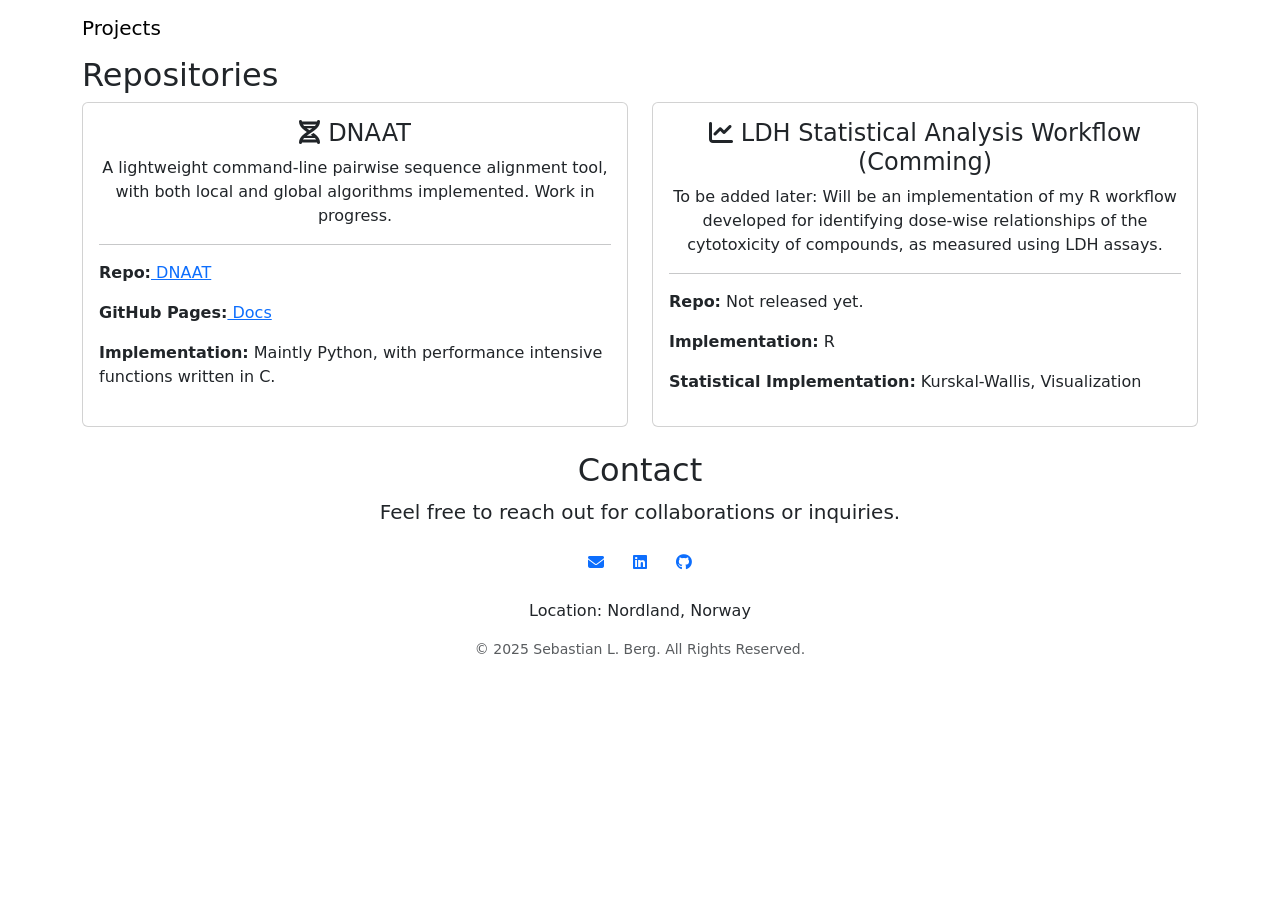
==== projects.html @ 261d6c75 "Split CSS elements into a separate file" ====
<!DOCTYPE html>
<html lang="en">
<head>
    <meta charset="UTF-8">
    <meta name="viewport" content="width=device-width, initial-scale=1.0">
    <title>Sebastian L. Berg | Genomics & Bioinformatics</title>
    <meta name="description" content="Portfolio of Sebastian L. Berg, M.Sc. in Biosciences and Genomics. Showcasing research in population genomics, bioinformatics skills, and professional experience.">

    <link href="https://cdn.jsdelivr.net/npm/bootstrap@5.3.3/dist/css/bootstrap.min.css" rel="stylesheet">
    
    <link rel="stylesheet" href="https://cdnjs.cloudflare.com/ajax/libs/font-awesome/6.5.1/css/all.min.css">
    
    <link rel="preconnect" href="https://fonts.googleapis.com">
    <link rel="preconnect" href="https://fonts.gstatic.com" crossorigin>
    <link href="https://fonts.googleapis.com/css2?family=Roboto:wght@400;700&family=Georgia:wght@400;700&display=swap" rel="stylesheet">

    <link rel="stylesheet2" type="text/css" href="styles.css">
</head>
<body>

    <nav class="navbar navbar-expand-lg navbar-light sticky-top">
        <div class="container">
            <a class="navbar-brand" href="#">Projects</a>
            <button class="navbar-toggler" type="button" data-bs-toggle="collapse" data-bs-target="#navbarNav" aria-controls="navbarNav" aria-expanded="false" aria-label="Toggle navigation">
                <span class="navbar-toggler-icon"></span>
            </button>
            <div class="collapse navbar-collapse" id="navbarNav">
                <ul class="navbar-nav ms-auto">
                </ul>
            </div>
        </div>
    </nav>

    <section id="skills">
        <div class="container">
            <h2 class="section-title">Repositories</h2>
            <div class="row">
                <div class="col-lg-6 mb-4 d-flex align-items-stretch">
                    <div class="card skill-card w-100">
                        <div class="card-body">
                            <h4 class="card-title text-center"><i class="fas fa-dna me-2"></i>DNAAT</h4>
                            <p class="text-center">
                              A lightweight command-line pairwise sequence alignment tool, with both local and global algorithms implemented. Work in progress.
                            </p>
                            <hr>
                            <p><strong>Repo:</strong><a href="https://github.com/no1berg/DNAAT"> DNAAT</a></p>
                            <p><strong>GitHub Pages:</strong><a href="https://no1berg.github.io/dnaat/"> Docs</a></p>
                            <p><strong>Implementation:</strong> Maintly Python, with performance intensive functions written in C.</p>
                        </div>
                    </div>
                </div>

                <div class="col-lg-6 mb-4 d-flex align-items-stretch">
                    <div class="card skill-card w-100">
                        <div class="card-body">
                            <h4 class="card-title text-center"><i class="fas fa-chart-line me-2"></i>LDH Statistical Analysis Workflow (Comming)</h4>
                             <p class="text-center">
                                To be added later: Will be an implementation of my R workflow developed for identifying dose-wise relationships of the cytotoxicity of compounds, as measured using LDH assays.
                            </p>
                            <hr>
                            <p><strong>Repo:</strong> Not released yet.</p>
                            <p><strong>Implementation:</strong> R</p>
                            <p><strong>Statistical Implementation:</strong> Kurskal-Wallis, Visualization</p>
                        </div>
                    </div>
                </div>
            </div>
        </div>
    </section>


    <footer id="contact" class="text-center">
        <div class="container">
            <h2>Contact</h2>
            <p class="lead">Feel free to reach out for collaborations or inquiries.</p>
            <div class="mt-4 social-icons">
                <a href="mailto:nolsebastian@gmail.com" class="me-4"><i class="fas fa-envelope"></i></a>
                <a href="https://www.linkedin.com/in/berg-sebastian/" class="me-4"><i class="fab fa-linkedin"></i></a>
                <a href="https://github.com/no1berg" class=""><i class="fab fa-github"></i></a>
            </div>
            <div class="mt-4">
                <p>Location: Nordland, Norway</p>
                <p class="text-muted small">&copy; 2025 Sebastian L. Berg. All Rights Reserved.</p>
            </div>
        </div>
    </footer>

    <div class="modal fade" id="fig5Modal" tabindex="-1" aria-labelledby="fig5ModalLabel" aria-hidden="true">
      <div class="modal-dialog modal-xl">
        <div class="modal-content">
           <div class="modal-header">
                <h5 class="modal-title" id="fig5ModalLabel">Fig. 5: PCA and DAPC</h5>
                <button type="button" class="btn-close" data-bs-dismiss="modal" aria-label="Close"></button>
            </div>
          <div class="modal-body text-center">
            <img src="assets/figure5.png" class="img-fluid" alt="Enlarged view of PCA and DAPC of C. hyperboreus">
          </div>
        </div>
      </div>
    </div>
    
    <div class="modal fade" id="fig9Modal" tabindex="-1" aria-labelledby="fig9ModalLabel" aria-hidden="true">
      <div class="modal-dialog modal-xl">
        <div class="modal-content">
           <div class="modal-header">
                <h5 class="modal-title" id="fig9ModalLabel">Fig. 9: Site Frequency Spectrum</h5>
                <button type="button" class="btn-close" data-bs-dismiss="modal" aria-label="Close"></button>
            </div>
          <div class="modal-body text-center">
            <img src="assets/figure9.png" class="img-fluid" alt="Enlarged view of the Site Frequency Spectrum of C. hyperboreus">
          </div>
        </div>
      </div>
    </div>
    
    <div class="modal fade" id="fig8Modal" tabindex="-1" aria-labelledby="fig8ModalLabel" aria-hidden="true">
      <div class="modal-dialog modal-xl">
        <div class="modal-content">
           <div class="modal-header">
                <h5 class="modal-title" id="fig8ModalLabel">Fig. 8: Pairwise Fst Heatmap</h5>
                <button type="button" class="btn-close" data-bs-dismiss="modal" aria-label="Close"></button>
            </div>
          <div class="modal-body text-center">
            <img src="assets/figure8.png" class="img-fluid" alt="Enlarged view of the Pairwise Fst heatmap">
          </div>
        </div>
      </div>
    </div>

    <script src="https://cdn.jsdelivr.net/npm/bootstrap@5.3.3/dist/js/bootstrap.bundle.min.js"></script>
</body>
</html>
---- styles.css ----
:root {
            --primary-color: #003366;
            /* Deep blue for a professional, scientific feel */
            --secondary-color: #4A90E2;
            /* A brighter blue for accents and links */
            --background-color: #fdfdfd;
            /* A slightly softer white */
            --light-gray: #f0f2f5;
            --text-color: #333;
            --heading-font: 'Georgia', 'Times New Roman', serif;
            --body-font: 'Roboto', 'Segoe UI', -apple-system, BlinkMacSystemFont, sans-serif;
        }

        body {
            font-family: var(--body-font);
            color: var(--text-color);
            background-color: var(--background-color);
            scroll-behavior: smooth;
            line-height: 1.7;
        }

        h1,
        h2,
        h3,
        h4,
        h5,
        h6 {
            font-family: var(--heading-font);
            font-weight: 700;
            color: var(--primary-color);
        }

        .navbar {
            background-color: rgba(255, 255, 255, 0.85);
            backdrop-filter: blur(12px);
            box-shadow: 0 2px 8px rgba(0, 0, 0, 0.07);
            transition: background-color 0.3s ease;
        }

        .navbar-brand {
            font-family: var(--heading-font);
            font-weight: bold;
            color: var(--primary-color) !important;
        }

        .nav-link {
            transition: color 0.3s ease;
        }

        .nav-link:hover,
        .nav-link.active {
            color: var(--secondary-color) !important;
        }

        /* --- Hero Section --- */
        .hero-section {
            background: var(--background-color);
            padding: 100px 0;
            min-height: 90vh;
            display: flex;
            align-items: center;
        }

        .profile-img {
            width: 280px;
            height: 280px;
            object-fit: cover;
            border-radius: 50%;
            border: 5px solid var(--light-gray);
            box-shadow: 0 10px 30px rgba(0, 51, 102, 0.15);
            transition: transform 0.3s ease, box-shadow 0.3s ease;
        }

        .profile-img:hover {
            transform: scale(1.05);
            box-shadow: 0 15px 40px rgba(74, 144, 226, 0.2);
        }

        .hero-section .display-4 {
            font-size: 3.5rem;
            font-weight: 700;
        }

        .lead {
            font-size: 1.5rem;
            color: var(--secondary-color);
            font-family: var(--heading-font);
            font-weight: 400;
        }

        .btn-primary {
            background-color: var(--primary-color);
            border-color: var(--primary-color);
            padding: 12px 25px;
            transition: all 0.3s ease;
        }

        .btn-primary:hover {
            background-color: #002244;
            /* Darker shade */
            border-color: #002244;
            transform: translateY(-2px);
        }

        .btn-outline-secondary {
            border-color: var(--secondary-color);
            color: var(--secondary-color);
            padding: 12px 25px;
            transition: all 0.3s ease;
        }

        .btn-outline-secondary:hover {
            background-color: var(--secondary-color);
            color: white;
            transform: translateY(-2px);
        }


        /* --- Section Styling --- */
        section {
            padding: 80px 0;
        }

        #research,
        #education {
            background-color: var(--light-gray);
        }

        .section-title {
            padding-bottom: 3rem;
            text-align: center;
            position: relative;
        }

        .section-title::after {
            content: '';
            position: absolute;
            bottom: 2.5rem;
            left: 50%;
            transform: translateX(-50%);
            width: 60px;
            height: 3px;
            background-color: var(--secondary-color);
        }

        /* --- Research Section --- */
        .research-card {
            background: #fff;
            border: none;
            border-radius: 10px;
            box-shadow: 0 4px 20px rgba(0, 0, 0, 0.05);
            padding: 2.5rem;
        }

        .research-figure {
            max-width: 100%;
            border-radius: 8px;
            border: 1px solid #dee2e6;
            transition: transform 0.3s ease;
            cursor: pointer;
        }

        .research-figure:hover {
            transform: scale(1.03);
        }

        /* --- Skills Section --- */
        .skill-card {
            border: none;
            border-radius: 10px;
            box-shadow: 0 4px 20px rgba(0, 0, 0, 0.05);
            transition: transform 0.3s ease, box-shadow 0.3s ease;
            background-color: #fff;
        }

        .skill-card:hover {
            transform: translateY(-5px);
            box-shadow: 0 8px 30px rgba(0, 0, 0, 0.08);
        }

        .skill-card .card-title i {
            color: var(--secondary-color);
        }

        /* --- Education & Experience Section --- */
        .timeline {
            list-style: none;
            padding: 0;
            position: relative;
        }

        .timeline:before {
            content: '';
            position: absolute;
            top: 0;
            bottom: 0;
            left: 12px;
            width: 2px;
            background: #dee2e6;
            margin-left: -1.5px;
        }

        .timeline-item {
            margin-bottom: 30px;
            position: relative;
            padding-left: 45px;
        }

        .timeline-icon {
            position: absolute;
            left: 0;
            top: 0;
            width: 25px;
            height: 25px;
            border-radius: 50%;
            background: var(--secondary-color);
            color: white;
            display: flex;
            align-items: center;
            justify-content: center;
            font-size: 14px;
            border: 2px solid var(--light-gray);
        }

        .award-icon {
            color: #ffc107;
        }

        /* --- Footer --- */
        footer {
            background: var(--primary-color);
            color: #e9ecef;
            padding: 60px 0;
        }

        footer h2 {
            color: white;
        }

        footer a {
            color: #adb5bd;
            text-decoration: none;
            transition: color 0.3s ease;
        }

        footer a:hover {
            color: white;
        }

        .social-icons a {
            font-size: 1.8rem;
            transition: transform 0.3s ease;
            display: inline-block;
        }

        .social-icons a:hover {
            transform: translateY(-3px);
            color: white;
        }
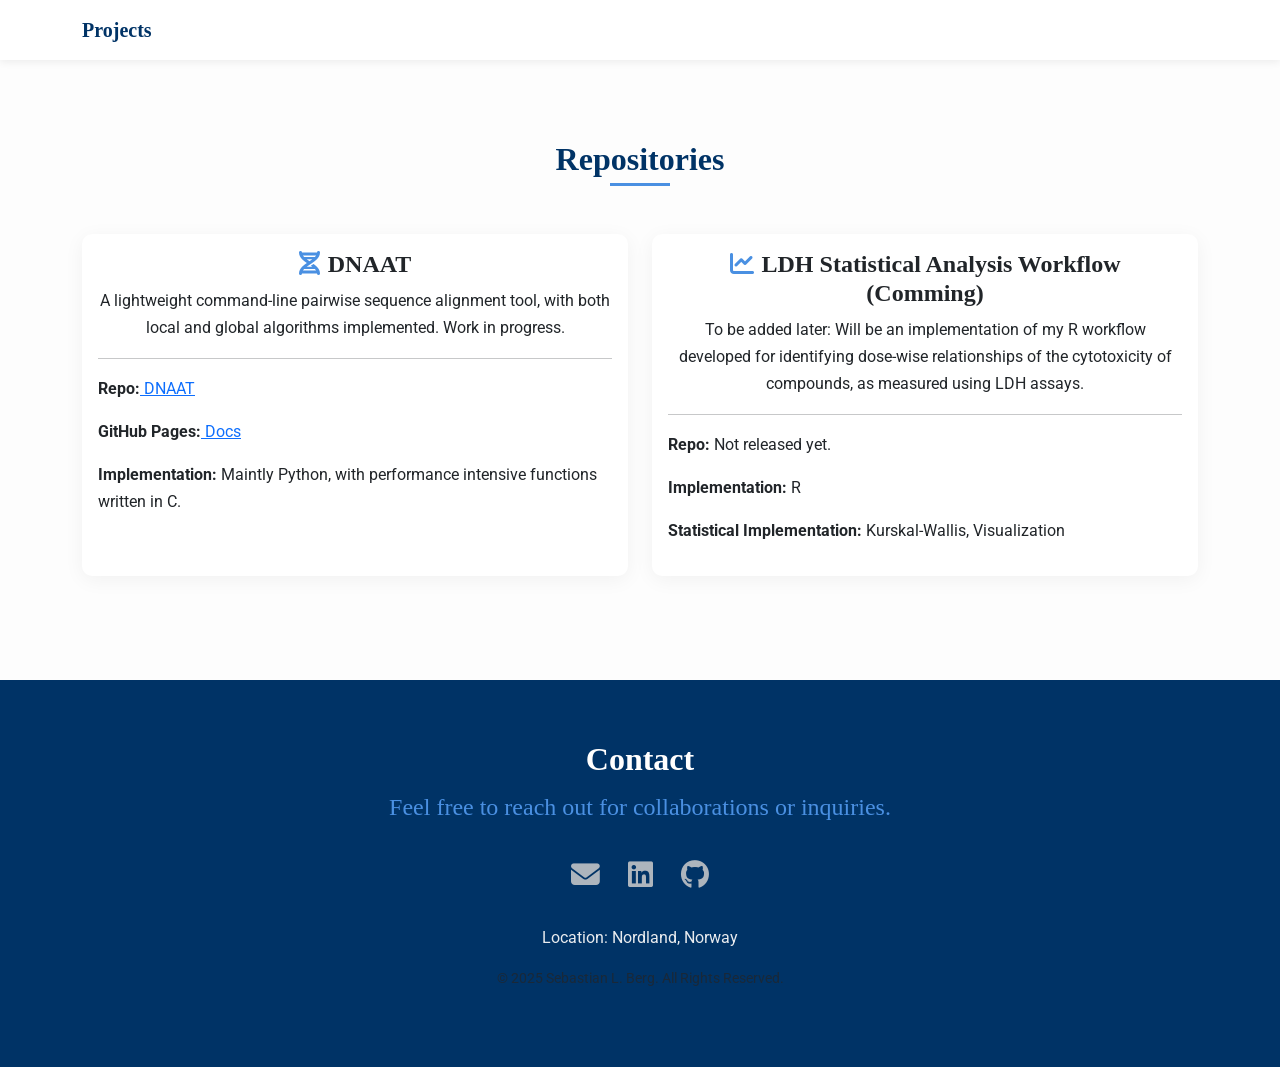
==== commit 287f202b: "Added stylesheet" ====
--- a/projects.html
+++ b/projects.html
@@ -14,7 +14,7 @@
     <link rel="preconnect" href="https://fonts.gstatic.com" crossorigin>
     <link href="https://fonts.googleapis.com/css2?family=Roboto:wght@400;700&family=Georgia:wght@400;700&display=swap" rel="stylesheet">
 
-    <link rel="stylesheet2" type="text/css" href="styles.css">
+    <link rel="stylesheet" type="text/css" href="styles.css">
 </head>
 <body>
 
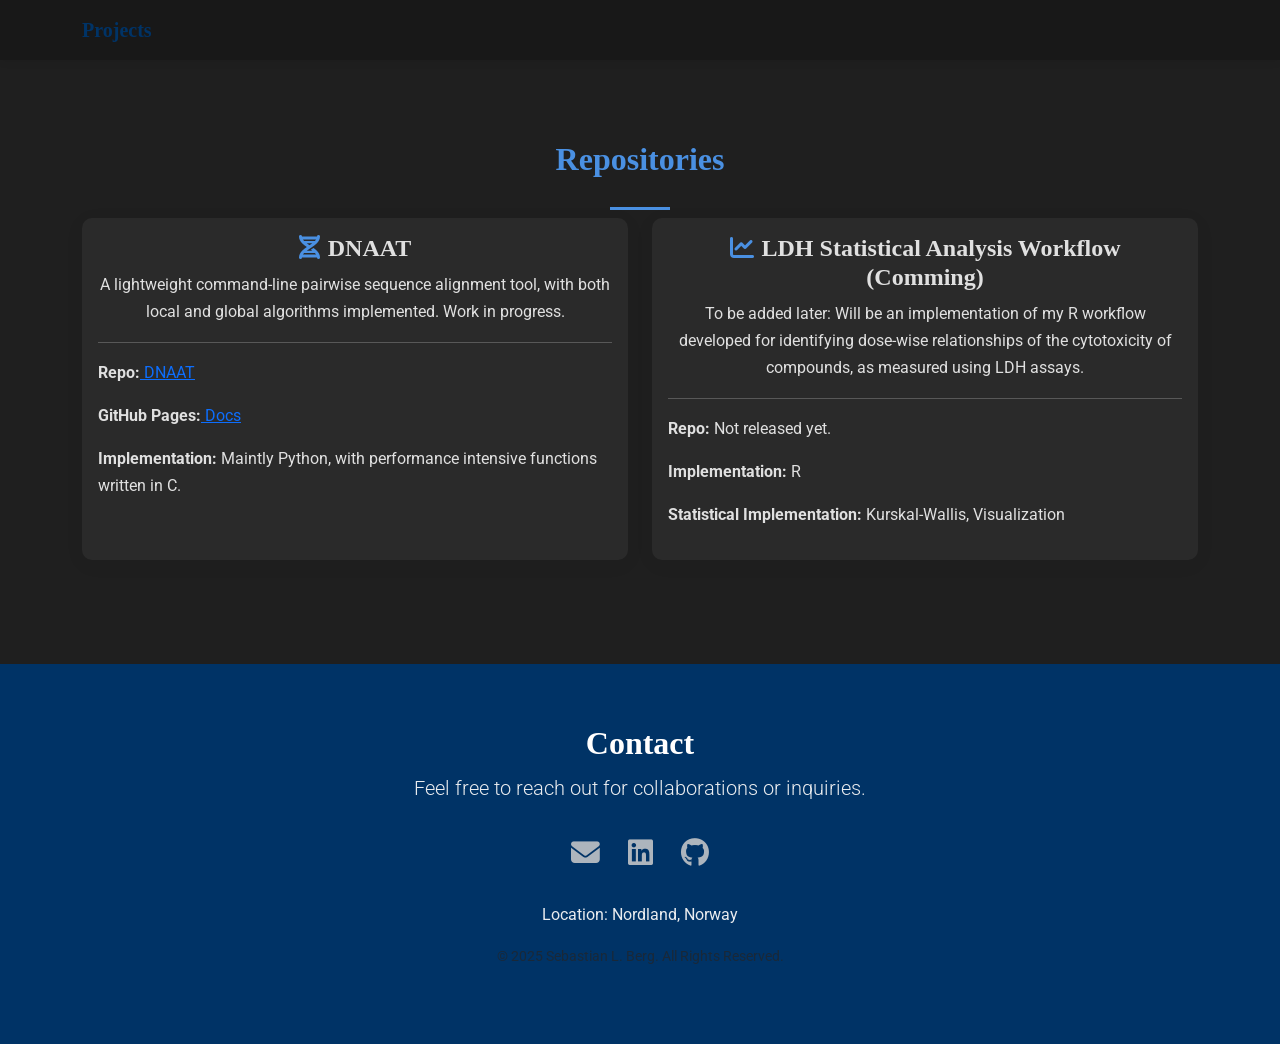
==== commit 490204a8: "Color and structure updated." ====
--- a/projects.html
+++ b/projects.html
@@ -85,48 +85,6 @@
         </div>
     </footer>
 
-    <div class="modal fade" id="fig5Modal" tabindex="-1" aria-labelledby="fig5ModalLabel" aria-hidden="true">
-      <div class="modal-dialog modal-xl">
-        <div class="modal-content">
-           <div class="modal-header">
-                <h5 class="modal-title" id="fig5ModalLabel">Fig. 5: PCA and DAPC</h5>
-                <button type="button" class="btn-close" data-bs-dismiss="modal" aria-label="Close"></button>
-            </div>
-          <div class="modal-body text-center">
-            <img src="assets/figure5.png" class="img-fluid" alt="Enlarged view of PCA and DAPC of C. hyperboreus">
-          </div>
-        </div>
-      </div>
-    </div>
-    
-    <div class="modal fade" id="fig9Modal" tabindex="-1" aria-labelledby="fig9ModalLabel" aria-hidden="true">
-      <div class="modal-dialog modal-xl">
-        <div class="modal-content">
-           <div class="modal-header">
-                <h5 class="modal-title" id="fig9ModalLabel">Fig. 9: Site Frequency Spectrum</h5>
-                <button type="button" class="btn-close" data-bs-dismiss="modal" aria-label="Close"></button>
-            </div>
-          <div class="modal-body text-center">
-            <img src="assets/figure9.png" class="img-fluid" alt="Enlarged view of the Site Frequency Spectrum of C. hyperboreus">
-          </div>
-        </div>
-      </div>
-    </div>
-    
-    <div class="modal fade" id="fig8Modal" tabindex="-1" aria-labelledby="fig8ModalLabel" aria-hidden="true">
-      <div class="modal-dialog modal-xl">
-        <div class="modal-content">
-           <div class="modal-header">
-                <h5 class="modal-title" id="fig8ModalLabel">Fig. 8: Pairwise Fst Heatmap</h5>
-                <button type="button" class="btn-close" data-bs-dismiss="modal" aria-label="Close"></button>
-            </div>
-          <div class="modal-body text-center">
-            <img src="assets/figure8.png" class="img-fluid" alt="Enlarged view of the Pairwise Fst heatmap">
-          </div>
-        </div>
-      </div>
-    </div>
-
     <script src="https://cdn.jsdelivr.net/npm/bootstrap@5.3.3/dist/js/bootstrap.bundle.min.js"></script>
 </body>
 </html>
--- a/styles.css
+++ b/styles.css
@@ -1,259 +1,122 @@
-        :root {
-            --primary-color: #003366;
-            /* Deep blue for a professional, scientific feel */
-            --secondary-color: #4A90E2;
-            /* A brighter blue for accents and links */
-            --background-color: #fdfdfd;
-            /* A slightly softer white */
-            --light-gray: #f0f2f5;
-            --text-color: #333;
-            --heading-font: 'Georgia', 'Times New Roman', serif;
-            --body-font: 'Roboto', 'Segoe UI', -apple-system, BlinkMacSystemFont, sans-serif;
-        }
 
-        body {
-            font-family: var(--body-font);
-            color: var(--text-color);
-            background-color: var(--background-color);
-            scroll-behavior: smooth;
-            line-height: 1.7;
-        }
+:root {
+    --primary-color: #003366;
+    --secondary-color: #4A90E2;
+    --background-color: #1f1f1f;
+    --light-gray: #2a2a2a;
+    --text-color: #e0e0e0;
+    --heading-font: 'Georgia', 'Times New Roman', serif;
+    --body-font: 'Roboto', 'Segoe UI', -apple-system, BlinkMacSystemFont, sans-serif;
+}
 
-        h1,
-        h2,
-        h3,
-        h4,
-        h5,
-        h6 {
-            font-family: var(--heading-font);
-            font-weight: 700;
-            color: var(--primary-color);
-        }
+body {
+    font-family: var(--body-font);
+    color: var(--text-color);
+    background-color: var(--background-color);
+    scroll-behavior: smooth;
+    line-height: 1.7;
+}
 
-        .navbar {
-            background-color: rgba(255, 255, 255, 0.85);
-            backdrop-filter: blur(12px);
-            box-shadow: 0 2px 8px rgba(0, 0, 0, 0.07);
-            transition: background-color 0.3s ease;
-        }
+/* Headings */
+h1, h2, h3, h4, h5, h6 {
+    font-family: var(--heading-font);
+    font-weight: 700;
+    color: var(--primary-color);
+}
 
-        .navbar-brand {
-            font-family: var(--heading-font);
-            font-weight: bold;
-            color: var(--primary-color) !important;
-        }
+/* Navbar */
+.navbar {
+    background-color: rgba(24, 24, 24, 0.85);
+    backdrop-filter: blur(12px);
+    box-shadow: 0 2px 8px rgba(0, 0, 0, 0.07);
+    transition: background-color 0.3s ease;
+}
 
-        .nav-link {
-            transition: color 0.3s ease;
-        }
+.navbar-brand {
+    font-family: var(--heading-font);
+    font-weight: bold;
+    color: var(--primary-color) !important;
+}
 
-        .nav-link:hover,
-        .nav-link.active {
-            color: var(--secondary-color) !important;
-        }
+.nav-link {
+    transition: color 0.3s ease;
+}
 
-        /* --- Hero Section --- */
-        .hero-section {
-            background: var(--background-color);
-            padding: 100px 0;
-            min-height: 90vh;
-            display: flex;
-            align-items: center;
-        }
+.nav-link:hover,
+.nav-link.active {
+    color: var(--secondary-color) !important;
+}
 
-        .profile-img {
-            width: 280px;
-            height: 280px;
-            object-fit: cover;
-            border-radius: 50%;
-            border: 5px solid var(--light-gray);
-            box-shadow: 0 10px 30px rgba(0, 51, 102, 0.15);
-            transition: transform 0.3s ease, box-shadow 0.3s ease;
-        }
+/* Section Styling */
+section {
+    padding: 80px 0;
+}
 
-        .profile-img:hover {
-            transform: scale(1.05);
-            box-shadow: 0 15px 40px rgba(74, 144, 226, 0.2);
-        }
+.section-title {
+    padding-bottom: 2rem;
+    text-align: center;
+    position: relative;
+    color: var(--secondary-color);
+}
 
-        .hero-section .display-4 {
-            font-size: 3.5rem;
-            font-weight: 700;
-        }
+.section-title::after {
+    content: '';
+    position: absolute;
+    bottom: 0;
+    left: 50%;
+    transform: translateX(-50%);
+    width: 60px;
+    height: 3px;
+    background-color: var(--secondary-color);
+}
 
-        .lead {
-            font-size: 1.5rem;
-            color: var(--secondary-color);
-            font-family: var(--heading-font);
-            font-weight: 400;
-        }
+/* Skill Cards */
+.skill-card {
+    background-color: var(--light-gray);
+    border: none;
+    border-radius: 10px;
+    box-shadow: 0 4px 20px rgba(0, 0, 0, 0.05);
+    transition: transform 0.3s ease, box-shadow 0.3s ease;
+    color: var(--text-color);
+}
 
-        .btn-primary {
-            background-color: var(--primary-color);
-            border-color: var(--primary-color);
-            padding: 12px 25px;
-            transition: all 0.3s ease;
-        }
+.skill-card:hover {
+    transform: translateY(-5px);
+    box-shadow: 0 8px 30px rgba(0, 0, 0, 0.08);
+}
 
-        .btn-primary:hover {
-            background-color: #002244;
-            /* Darker shade */
-            border-color: #002244;
-            transform: translateY(-2px);
-        }
+.skill-card .card-title i {
+    color: var(--secondary-color);
+}
 
-        .btn-outline-secondary {
-            border-color: var(--secondary-color);
-            color: var(--secondary-color);
-            padding: 12px 25px;
-            transition: all 0.3s ease;
-        }
+/* Footer */
+footer {
+    background: var(--primary-color);
+    color: #e9ecef;
+    padding: 60px 0;
+}
 
-        .btn-outline-secondary:hover {
-            background-color: var(--secondary-color);
-            color: white;
-            transform: translateY(-2px);
-        }
+footer h2 {
+    color: white;
+}
 
+footer a {
+    color: #adb5bd;
+    text-decoration: none;
+    transition: color 0.3s ease;
+}
 
-        /* --- Section Styling --- */
-        section {
-            padding: 80px 0;
-        }
+footer a:hover {
+    color: white;
+}
 
-        #research,
-        #education {
-            background-color: var(--light-gray);
-        }
+.social-icons a {
+    font-size: 1.8rem;
+    transition: transform 0.3s ease;
+    display: inline-block;
+}
 
-        .section-title {
-            padding-bottom: 3rem;
-            text-align: center;
-            position: relative;
-        }
-
-        .section-title::after {
-            content: '';
-            position: absolute;
-            bottom: 2.5rem;
-            left: 50%;
-            transform: translateX(-50%);
-            width: 60px;
-            height: 3px;
-            background-color: var(--secondary-color);
-        }
-
-        /* --- Research Section --- */
-        .research-card {
-            background: #fff;
-            border: none;
-            border-radius: 10px;
-            box-shadow: 0 4px 20px rgba(0, 0, 0, 0.05);
-            padding: 2.5rem;
-        }
-
-        .research-figure {
-            max-width: 100%;
-            border-radius: 8px;
-            border: 1px solid #dee2e6;
-            transition: transform 0.3s ease;
-            cursor: pointer;
-        }
-
-        .research-figure:hover {
-            transform: scale(1.03);
-        }
-
-        /* --- Skills Section --- */
-        .skill-card {
-            border: none;
-            border-radius: 10px;
-            box-shadow: 0 4px 20px rgba(0, 0, 0, 0.05);
-            transition: transform 0.3s ease, box-shadow 0.3s ease;
-            background-color: #fff;
-        }
-
-        .skill-card:hover {
-            transform: translateY(-5px);
-            box-shadow: 0 8px 30px rgba(0, 0, 0, 0.08);
-        }
-
-        .skill-card .card-title i {
-            color: var(--secondary-color);
-        }
-
-        /* --- Education & Experience Section --- */
-        .timeline {
-            list-style: none;
-            padding: 0;
-            position: relative;
-        }
-
-        .timeline:before {
-            content: '';
-            position: absolute;
-            top: 0;
-            bottom: 0;
-            left: 12px;
-            width: 2px;
-            background: #dee2e6;
-            margin-left: -1.5px;
-        }
-
-        .timeline-item {
-            margin-bottom: 30px;
-            position: relative;
-            padding-left: 45px;
-        }
-
-        .timeline-icon {
-            position: absolute;
-            left: 0;
-            top: 0;
-            width: 25px;
-            height: 25px;
-            border-radius: 50%;
-            background: var(--secondary-color);
-            color: white;
-            display: flex;
-            align-items: center;
-            justify-content: center;
-            font-size: 14px;
-            border: 2px solid var(--light-gray);
-        }
-
-        .award-icon {
-            color: #ffc107;
-        }
-
-        /* --- Footer --- */
-        footer {
-            background: var(--primary-color);
-            color: #e9ecef;
-            padding: 60px 0;
-        }
-
-        footer h2 {
-            color: white;
-        }
-
-        footer a {
-            color: #adb5bd;
-            text-decoration: none;
-            transition: color 0.3s ease;
-        }
-
-        footer a:hover {
-            color: white;
-        }
-
-        .social-icons a {
-            font-size: 1.8rem;
-            transition: transform 0.3s ease;
-            display: inline-block;
-        }
-
-        .social-icons a:hover {
-            transform: translateY(-3px);
-            color: white;
-        }+.social-icons a:hover {
+    transform: translateY(-3px);
+    color: white;
+}
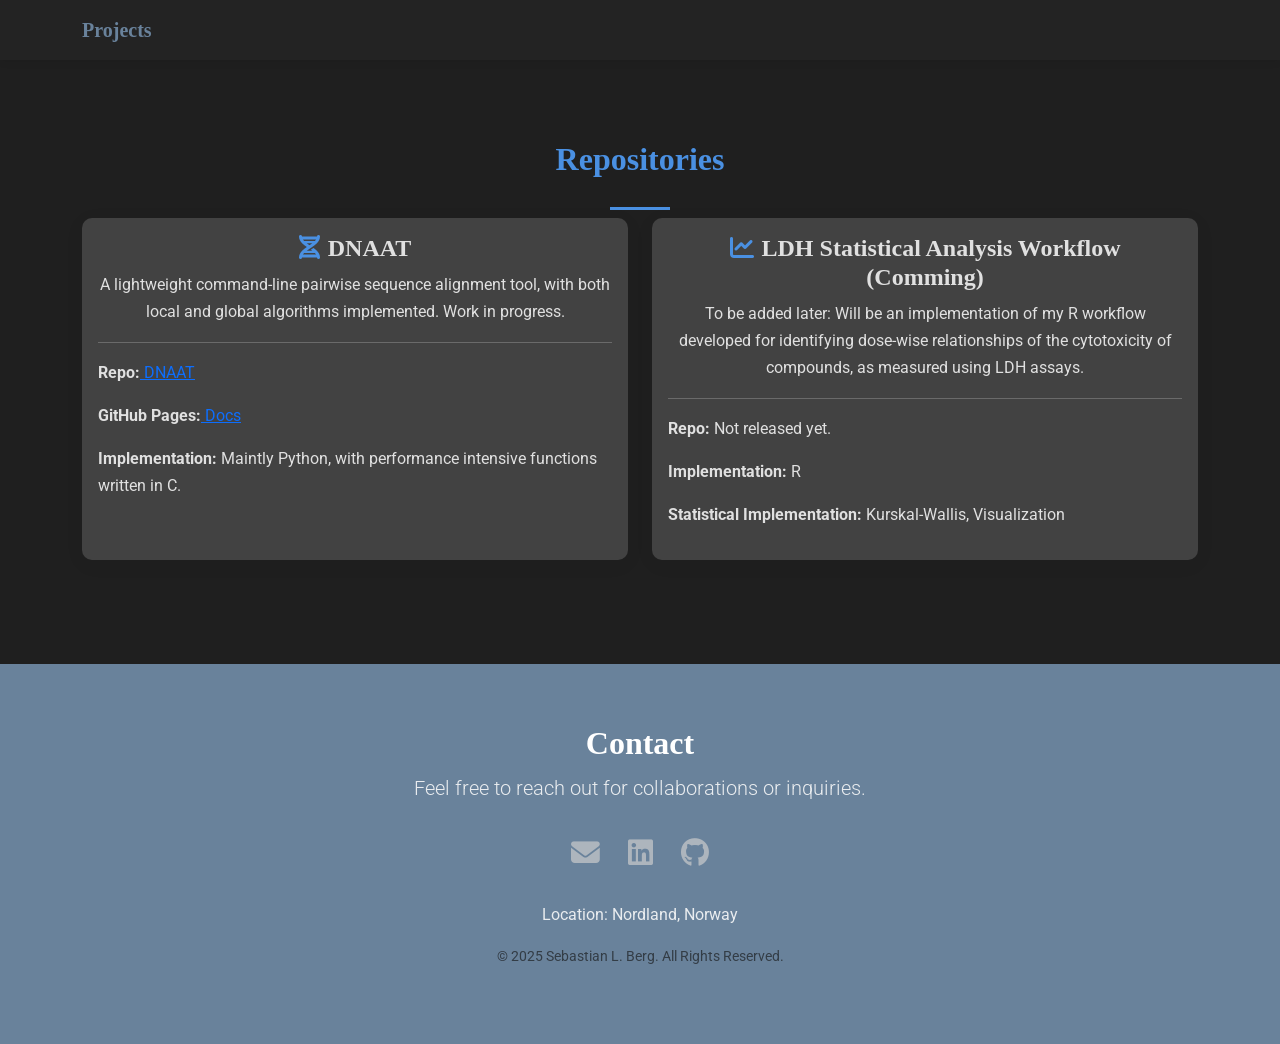
==== commit 3dab9a84: "Modify the footer so that it stays at bottom" ====
--- a/projects.html
+++ b/projects.html
@@ -1,27 +1,32 @@
 <!DOCTYPE html>
 <html lang="en">
+
 <head>
     <meta charset="UTF-8">
     <meta name="viewport" content="width=device-width, initial-scale=1.0">
     <title>Sebastian L. Berg | Genomics & Bioinformatics</title>
-    <meta name="description" content="Portfolio of Sebastian L. Berg, M.Sc. in Biosciences and Genomics. Showcasing research in population genomics, bioinformatics skills, and professional experience.">
+    <meta name="description"
+        content="Portfolio of Sebastian L. Berg, M.Sc. in Biosciences and Genomics. Showcasing research in population genomics, bioinformatics skills, and professional experience.">
 
     <link href="https://cdn.jsdelivr.net/npm/bootstrap@5.3.3/dist/css/bootstrap.min.css" rel="stylesheet">
-    
+
     <link rel="stylesheet" href="https://cdnjs.cloudflare.com/ajax/libs/font-awesome/6.5.1/css/all.min.css">
-    
+
     <link rel="preconnect" href="https://fonts.googleapis.com">
     <link rel="preconnect" href="https://fonts.gstatic.com" crossorigin>
-    <link href="https://fonts.googleapis.com/css2?family=Roboto:wght@400;700&family=Georgia:wght@400;700&display=swap" rel="stylesheet">
+    <link href="https://fonts.googleapis.com/css2?family=Roboto:wght@400;700&family=Georgia:wght@400;700&display=swap"
+        rel="stylesheet">
 
     <link rel="stylesheet" type="text/css" href="styles.css">
 </head>
+
 <body>
 
     <nav class="navbar navbar-expand-lg navbar-light sticky-top">
         <div class="container">
             <a class="navbar-brand" href="#">Projects</a>
-            <button class="navbar-toggler" type="button" data-bs-toggle="collapse" data-bs-target="#navbarNav" aria-controls="navbarNav" aria-expanded="false" aria-label="Toggle navigation">
+            <button class="navbar-toggler" type="button" data-bs-toggle="collapse" data-bs-target="#navbarNav"
+                aria-controls="navbarNav" aria-expanded="false" aria-label="Toggle navigation">
                 <span class="navbar-toggler-icon"></span>
             </button>
             <div class="collapse navbar-collapse" id="navbarNav">
@@ -30,45 +35,51 @@
             </div>
         </div>
     </nav>
-
-    <section id="skills">
-        <div class="container">
-            <h2 class="section-title">Repositories</h2>
-            <div class="row">
-                <div class="col-lg-6 mb-4 d-flex align-items-stretch">
-                    <div class="card skill-card w-100">
-                        <div class="card-body">
-                            <h4 class="card-title text-center"><i class="fas fa-dna me-2"></i>DNAAT</h4>
-                            <p class="text-center">
-                              A lightweight command-line pairwise sequence alignment tool, with both local and global algorithms implemented. Work in progress.
-                            </p>
-                            <hr>
-                            <p><strong>Repo:</strong><a href="https://github.com/no1berg/DNAAT"> DNAAT</a></p>
-                            <p><strong>GitHub Pages:</strong><a href="https://no1berg.github.io/dnaat/"> Docs</a></p>
-                            <p><strong>Implementation:</strong> Maintly Python, with performance intensive functions written in C.</p>
+    <main>
+        <section id="skills">
+            <div class="container">
+                <h2 class="section-title">Repositories</h2>
+                <div class="row">
+                    <div class="col-lg-6 mb-4 d-flex align-items-stretch">
+                        <div class="card skill-card w-100">
+                            <div class="card-body">
+                                <h4 class="card-title text-center"><i class="fas fa-dna me-2"></i>DNAAT</h4>
+                                <p class="text-center">
+                                    A lightweight command-line pairwise sequence alignment tool, with both local and
+                                    global algorithms implemented. Work in progress.
+                                </p>
+                                <hr>
+                                <p><strong>Repo:</strong><a href="https://github.com/no1berg/DNAAT"> DNAAT</a></p>
+                                <p><strong>GitHub Pages:</strong><a href="https://no1berg.github.io/dnaat/"> Docs</a>
+                                </p>
+                                <p><strong>Implementation:</strong> Maintly Python, with performance intensive functions
+                                    written in C.</p>
+                            </div>
                         </div>
                     </div>
-                </div>
 
-                <div class="col-lg-6 mb-4 d-flex align-items-stretch">
-                    <div class="card skill-card w-100">
-                        <div class="card-body">
-                            <h4 class="card-title text-center"><i class="fas fa-chart-line me-2"></i>LDH Statistical Analysis Workflow (Comming)</h4>
-                             <p class="text-center">
-                                To be added later: Will be an implementation of my R workflow developed for identifying dose-wise relationships of the cytotoxicity of compounds, as measured using LDH assays.
-                            </p>
-                            <hr>
-                            <p><strong>Repo:</strong> Not released yet.</p>
-                            <p><strong>Implementation:</strong> R</p>
-                            <p><strong>Statistical Implementation:</strong> Kurskal-Wallis, Visualization</p>
+                    <div class="col-lg-6 mb-4 d-flex align-items-stretch">
+                        <div class="card skill-card w-100">
+                            <div class="card-body">
+                                <h4 class="card-title text-center"><i class="fas fa-chart-line me-2"></i>LDH Statistical
+                                    Analysis Workflow (Comming)</h4>
+                                <p class="text-center">
+                                    To be added later: Will be an implementation of my R workflow developed for
+                                    identifying dose-wise relationships of the cytotoxicity of compounds, as measured
+                                    using LDH assays.
+                                </p>
+                                <hr>
+                                <p><strong>Repo:</strong> Not released yet.</p>
+                                <p><strong>Implementation:</strong> R</p>
+                                <p><strong>Statistical Implementation:</strong> Kurskal-Wallis, Visualization</p>
+                            </div>
                         </div>
                     </div>
                 </div>
             </div>
-        </div>
-    </section>
+        </section>
 
-
+    </main>
     <footer id="contact" class="text-center">
         <div class="container">
             <h2>Contact</h2>
@@ -87,4 +98,5 @@
 
     <script src="https://cdn.jsdelivr.net/npm/bootstrap@5.3.3/dist/js/bootstrap.bundle.min.js"></script>
 </body>
-</html>
+
+</html>
--- a/styles.css
+++ b/styles.css
@@ -1,12 +1,23 @@
 
 :root {
-    --primary-color: #003366;
+    --primary-color: #69829b;
     --secondary-color: #4A90E2;
     --background-color: #1f1f1f;
-    --light-gray: #2a2a2a;
+    --light-gray: #424242;
     --text-color: #e0e0e0;
     --heading-font: 'Georgia', 'Times New Roman', serif;
     --body-font: 'Roboto', 'Segoe UI', -apple-system, BlinkMacSystemFont, sans-serif;
+}
+
+html, body {
+    height: 100%;
+    margin: 0;
+    display: flex;
+    flex-direction: column;
+}
+
+main {
+    flex: 1;
 }
 
 body {
@@ -26,7 +37,7 @@
 
 /* Navbar */
 .navbar {
-    background-color: rgba(24, 24, 24, 0.85);
+    background-color: rgba(37, 37, 37, 0.85);
     backdrop-filter: blur(12px);
     box-shadow: 0 2px 8px rgba(0, 0, 0, 0.07);
     transition: background-color 0.3s ease;
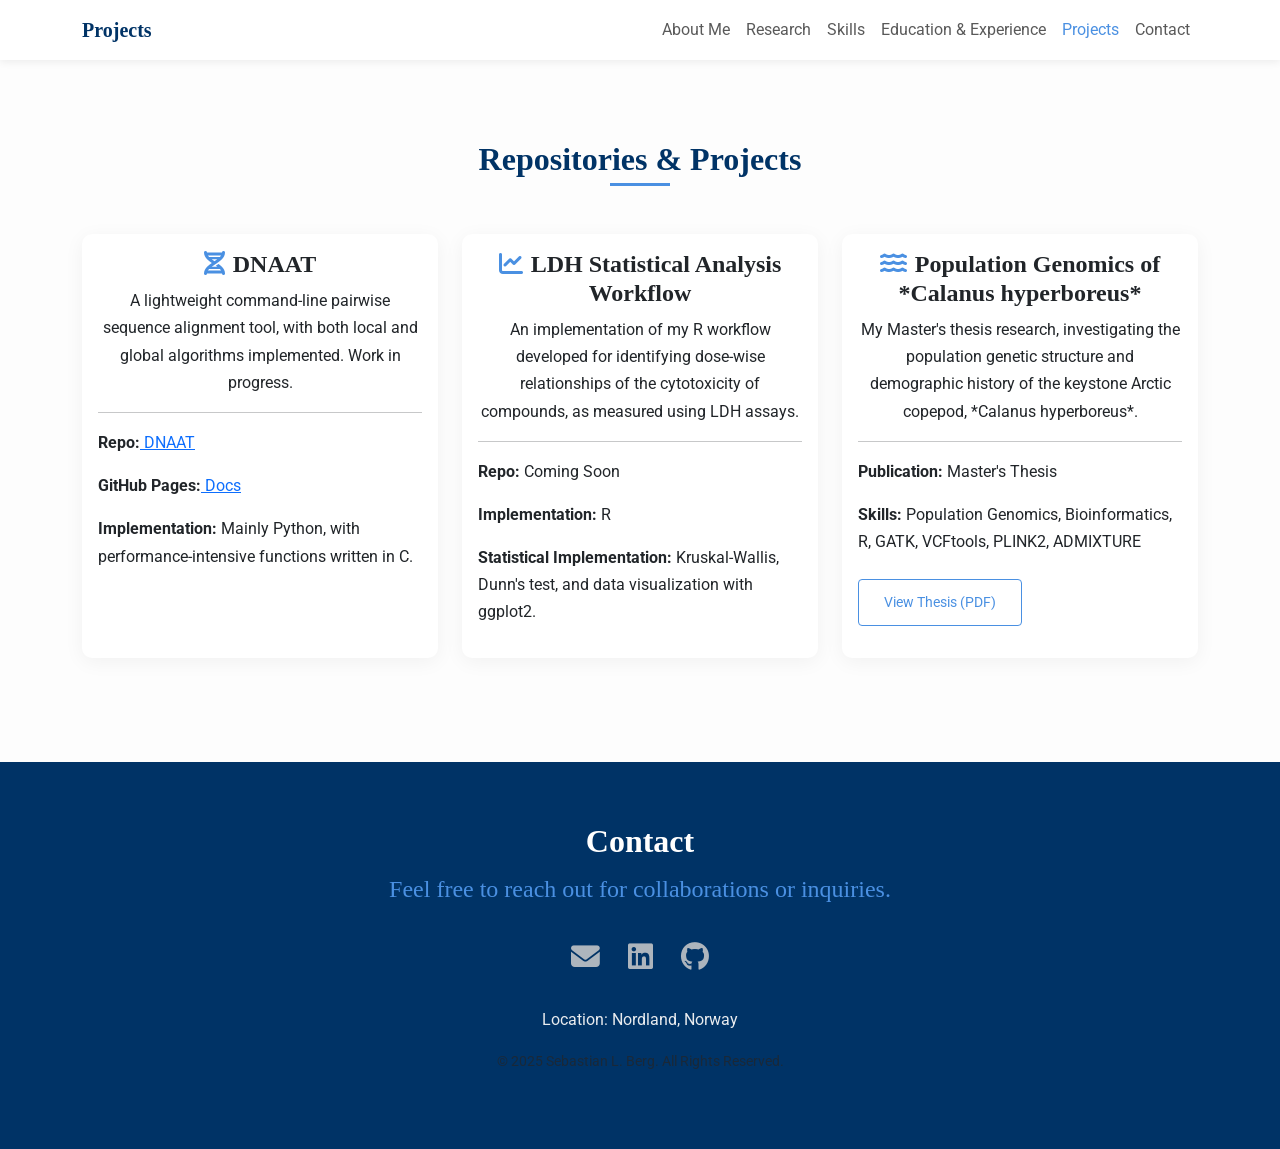
==== commit fb6beda4: "Streamlined index.html, changed design of styles.css, and updated projects.html" ====
--- a/projects.html
+++ b/projects.html
@@ -24,13 +24,31 @@
 
     <nav class="navbar navbar-expand-lg navbar-light sticky-top">
         <div class="container">
-            <a class="navbar-brand" href="#">Projects</a>
+            <a class="navbar-brand" href="index.html">Projects</a>
             <button class="navbar-toggler" type="button" data-bs-toggle="collapse" data-bs-target="#navbarNav"
                 aria-controls="navbarNav" aria-expanded="false" aria-label="Toggle navigation">
                 <span class="navbar-toggler-icon"></span>
             </button>
             <div class="collapse navbar-collapse" id="navbarNav">
                 <ul class="navbar-nav ms-auto">
+                    <li class="nav-item">
+                        <a class="nav-link" href="index.html#about">About Me</a>
+                    </li>
+                    <li class="nav-item">
+                        <a class="nav-link" href="index.html#research">Research</a>
+                    </li>
+                    <li class="nav-item">
+                        <a class="nav-link" href="index.html#skills">Skills</a>
+                    </li>
+                    <li class="nav-item">
+                        <a class="nav-link" href="index.html#education">Education & Experience</a>
+                    </li>
+                    <li>
+                        <a class="nav-link active" href="projects.html">Projects</a>
+                    </li>
+                    <li class="nav-item">
+                        <a class="nav-link" href="index.html#contact">Contact</a>
+                    </li>
                 </ul>
             </div>
         </div>
@@ -38,9 +56,9 @@
     <main>
         <section id="skills">
             <div class="container">
-                <h2 class="section-title">Repositories</h2>
+                <h2 class="section-title">Repositories & Projects</h2>
                 <div class="row">
-                    <div class="col-lg-6 mb-4 d-flex align-items-stretch">
+                    <div class="col-lg-4 mb-4 d-flex align-items-stretch">
                         <div class="card skill-card w-100">
                             <div class="card-body">
                                 <h4 class="card-title text-center"><i class="fas fa-dna me-2"></i>DNAAT</h4>
@@ -52,26 +70,41 @@
                                 <p><strong>Repo:</strong><a href="https://github.com/no1berg/DNAAT"> DNAAT</a></p>
                                 <p><strong>GitHub Pages:</strong><a href="https://no1berg.github.io/dnaat/"> Docs</a>
                                 </p>
-                                <p><strong>Implementation:</strong> Maintly Python, with performance intensive functions
+                                <p><strong>Implementation:</strong> Mainly Python, with performance-intensive functions
                                     written in C.</p>
                             </div>
                         </div>
                     </div>
 
-                    <div class="col-lg-6 mb-4 d-flex align-items-stretch">
+                    <div class="col-lg-4 mb-4 d-flex align-items-stretch">
                         <div class="card skill-card w-100">
                             <div class="card-body">
                                 <h4 class="card-title text-center"><i class="fas fa-chart-line me-2"></i>LDH Statistical
-                                    Analysis Workflow (Comming)</h4>
+                                    Analysis Workflow</h4>
                                 <p class="text-center">
-                                    To be added later: Will be an implementation of my R workflow developed for
+                                    An implementation of my R workflow developed for
                                     identifying dose-wise relationships of the cytotoxicity of compounds, as measured
                                     using LDH assays.
                                 </p>
                                 <hr>
-                                <p><strong>Repo:</strong> Not released yet.</p>
+                                <p><strong>Repo:</strong> Coming Soon</p>
                                 <p><strong>Implementation:</strong> R</p>
-                                <p><strong>Statistical Implementation:</strong> Kurskal-Wallis, Visualization</p>
+                                <p><strong>Statistical Implementation:</strong> Kruskal-Wallis, Dunn's test, and data visualization with ggplot2.</p>
+                            </div>
+                        </div>
+                    </div>
+
+                    <div class="col-lg-4 mb-4 d-flex align-items-stretch">
+                        <div class="card skill-card w-100">
+                            <div class="card-body">
+                                <h4 class="card-title text-center"><i class="fas fa-water me-2"></i>Population Genomics of *Calanus hyperboreus*</h4>
+                                <p class="text-center">
+                                    My Master's thesis research, investigating the population genetic structure and demographic history of the keystone Arctic copepod, *Calanus hyperboreus*.
+                                </p>
+                                <hr>
+                                <p><strong>Publication:</strong> Master's Thesis</p>
+                                <p><strong>Skills:</strong> Population Genomics, Bioinformatics, R, GATK, VCFtools, PLINK2, ADMIXTURE</p>
+                                <p><a href="assets/Sebastian_Berg_Thesis.pdf" class="btn btn-outline-secondary btn-sm mt-2">View Thesis (PDF)</a></p>
                             </div>
                         </div>
                     </div>
--- a/styles.css
+++ b/styles.css
@@ -1,23 +1,11 @@
-
 :root {
-    --primary-color: #69829b;
-    --secondary-color: #4A90E2;
-    --background-color: #1f1f1f;
-    --light-gray: #424242;
-    --text-color: #e0e0e0;
+    --primary-color: #003366; /* Deep blue for a professional, scientific feel */
+    --secondary-color: #4A90E2; /* A brighter blue for accents and links */
+    --background-color: #fdfdfd; /* A slightly softer white */
+    --light-gray: #f0f2f5;
+    --text-color: #333;
     --heading-font: 'Georgia', 'Times New Roman', serif;
     --body-font: 'Roboto', 'Segoe UI', -apple-system, BlinkMacSystemFont, sans-serif;
-}
-
-html, body {
-    height: 100%;
-    margin: 0;
-    display: flex;
-    flex-direction: column;
-}
-
-main {
-    flex: 1;
 }
 
 body {
@@ -28,18 +16,16 @@
     line-height: 1.7;
 }
 
-/* Headings */
 h1, h2, h3, h4, h5, h6 {
     font-family: var(--heading-font);
     font-weight: 700;
     color: var(--primary-color);
 }
 
-/* Navbar */
 .navbar {
-    background-color: rgba(37, 37, 37, 0.85);
+    background-color: rgba(255, 255, 255, 0.85);
     backdrop-filter: blur(12px);
-    box-shadow: 0 2px 8px rgba(0, 0, 0, 0.07);
+    box-shadow: 0 2px 8px rgba(0,0,0,0.07);
     transition: background-color 0.3s ease;
 }
 
@@ -53,27 +39,92 @@
     transition: color 0.3s ease;
 }
 
-.nav-link:hover,
-.nav-link.active {
+.nav-link:hover, .nav-link.active {
     color: var(--secondary-color) !important;
 }
 
-/* Section Styling */
+/* --- Hero Section --- */
+.hero-section {
+    background: var(--background-color);
+    padding: 100px 0;
+    min-height: 90vh;
+    display: flex;
+    align-items: center;
+}
+
+.profile-img {
+    width: 280px;
+    height: 280px;
+    object-fit: cover;
+    border-radius: 50%;
+    border: 5px solid var(--light-gray);
+    box-shadow: 0 10px 30px rgba(0, 51, 102, 0.15);
+    transition: transform 0.3s ease, box-shadow 0.3s ease;
+}
+
+.profile-img:hover {
+    transform: scale(1.05);
+    box-shadow: 0 15px 40px rgba(74, 144, 226, 0.2);
+}
+
+.hero-section .display-4 {
+    font-size: 3.5rem;
+    font-weight: 700;
+}
+
+.lead {
+    font-size: 1.5rem;
+    color: var(--secondary-color);
+    font-family: var(--heading-font);
+    font-weight: 400;
+}
+
+.btn-primary {
+    background-color: var(--primary-color);
+    border-color: var(--primary-color);
+    padding: 12px 25px;
+    transition: all 0.3s ease;
+}
+
+.btn-primary:hover {
+    background-color: #002244; /* Darker shade */
+    border-color: #002244;
+    transform: translateY(-2px);
+}
+
+.btn-outline-secondary {
+    border-color: var(--secondary-color);
+    color: var(--secondary-color);
+    padding: 12px 25px;
+    transition: all 0.3s ease;
+}
+
+.btn-outline-secondary:hover {
+    background-color: var(--secondary-color);
+    color: white;
+    transform: translateY(-2px);
+}
+
+
+/* --- Section Styling --- */
 section {
     padding: 80px 0;
 }
 
+#research, #education {
+    background-color: var(--light-gray);
+}
+
 .section-title {
-    padding-bottom: 2rem;
+    padding-bottom: 3rem;
     text-align: center;
     position: relative;
-    color: var(--secondary-color);
 }
 
 .section-title::after {
     content: '';
     position: absolute;
-    bottom: 0;
+    bottom: 2.5rem;
     left: 50%;
     transform: translateX(-50%);
     width: 60px;
@@ -81,26 +132,90 @@
     background-color: var(--secondary-color);
 }
 
-/* Skill Cards */
-.skill-card {
-    background-color: var(--light-gray);
+/* --- Research Section --- */
+.research-card {
+    background: #fff;
     border: none;
     border-radius: 10px;
-    box-shadow: 0 4px 20px rgba(0, 0, 0, 0.05);
+    box-shadow: 0 4px 20px rgba(0,0,0,0.05);
+    padding: 2.5rem;
+}
+
+.research-figure {
+    max-width: 100%;
+    border-radius: 8px;
+    border: 1px solid #dee2e6;
+    transition: transform 0.3s ease;
+    cursor: pointer;
+}
+
+.research-figure:hover {
+    transform: scale(1.03);
+}
+
+/* --- Skills Section --- */
+.skill-card {
+    border: none;
+    border-radius: 10px;
+    box-shadow: 0 4px 20px rgba(0,0,0,0.05);
     transition: transform 0.3s ease, box-shadow 0.3s ease;
-    color: var(--text-color);
+    background-color: #fff;
 }
 
 .skill-card:hover {
     transform: translateY(-5px);
-    box-shadow: 0 8px 30px rgba(0, 0, 0, 0.08);
+    box-shadow: 0 8px 30px rgba(0,0,0,0.08);
 }
 
 .skill-card .card-title i {
     color: var(--secondary-color);
 }
 
-/* Footer */
+/* --- Education & Experience Section --- */
+.timeline {
+    list-style: none;
+    padding: 0;
+    position: relative;
+}
+
+.timeline:before {
+    content: '';
+    position: absolute;
+    top: 0;
+    bottom: 0;
+    left: 12px;
+    width: 2px;
+    background: #dee2e6;
+    margin-left: -1.5px;
+}
+
+.timeline-item {
+    margin-bottom: 30px;
+    position: relative;
+    padding-left: 45px;
+}
+
+.timeline-icon {
+    position: absolute;
+    left: 0;
+    top: 0;
+    width: 25px;
+    height: 25px;
+    border-radius: 50%;
+    background: var(--secondary-color);
+    color: white;
+    display: flex;
+    align-items: center;
+    justify-content: center;
+    font-size: 14px;
+    border: 2px solid var(--light-gray);
+}
+
+.award-icon {
+    color: #ffc107;
+}
+
+/* --- Footer --- */
 footer {
     background: var(--primary-color);
     color: #e9ecef;
@@ -130,4 +245,4 @@
 .social-icons a:hover {
     transform: translateY(-3px);
     color: white;
-}
+}
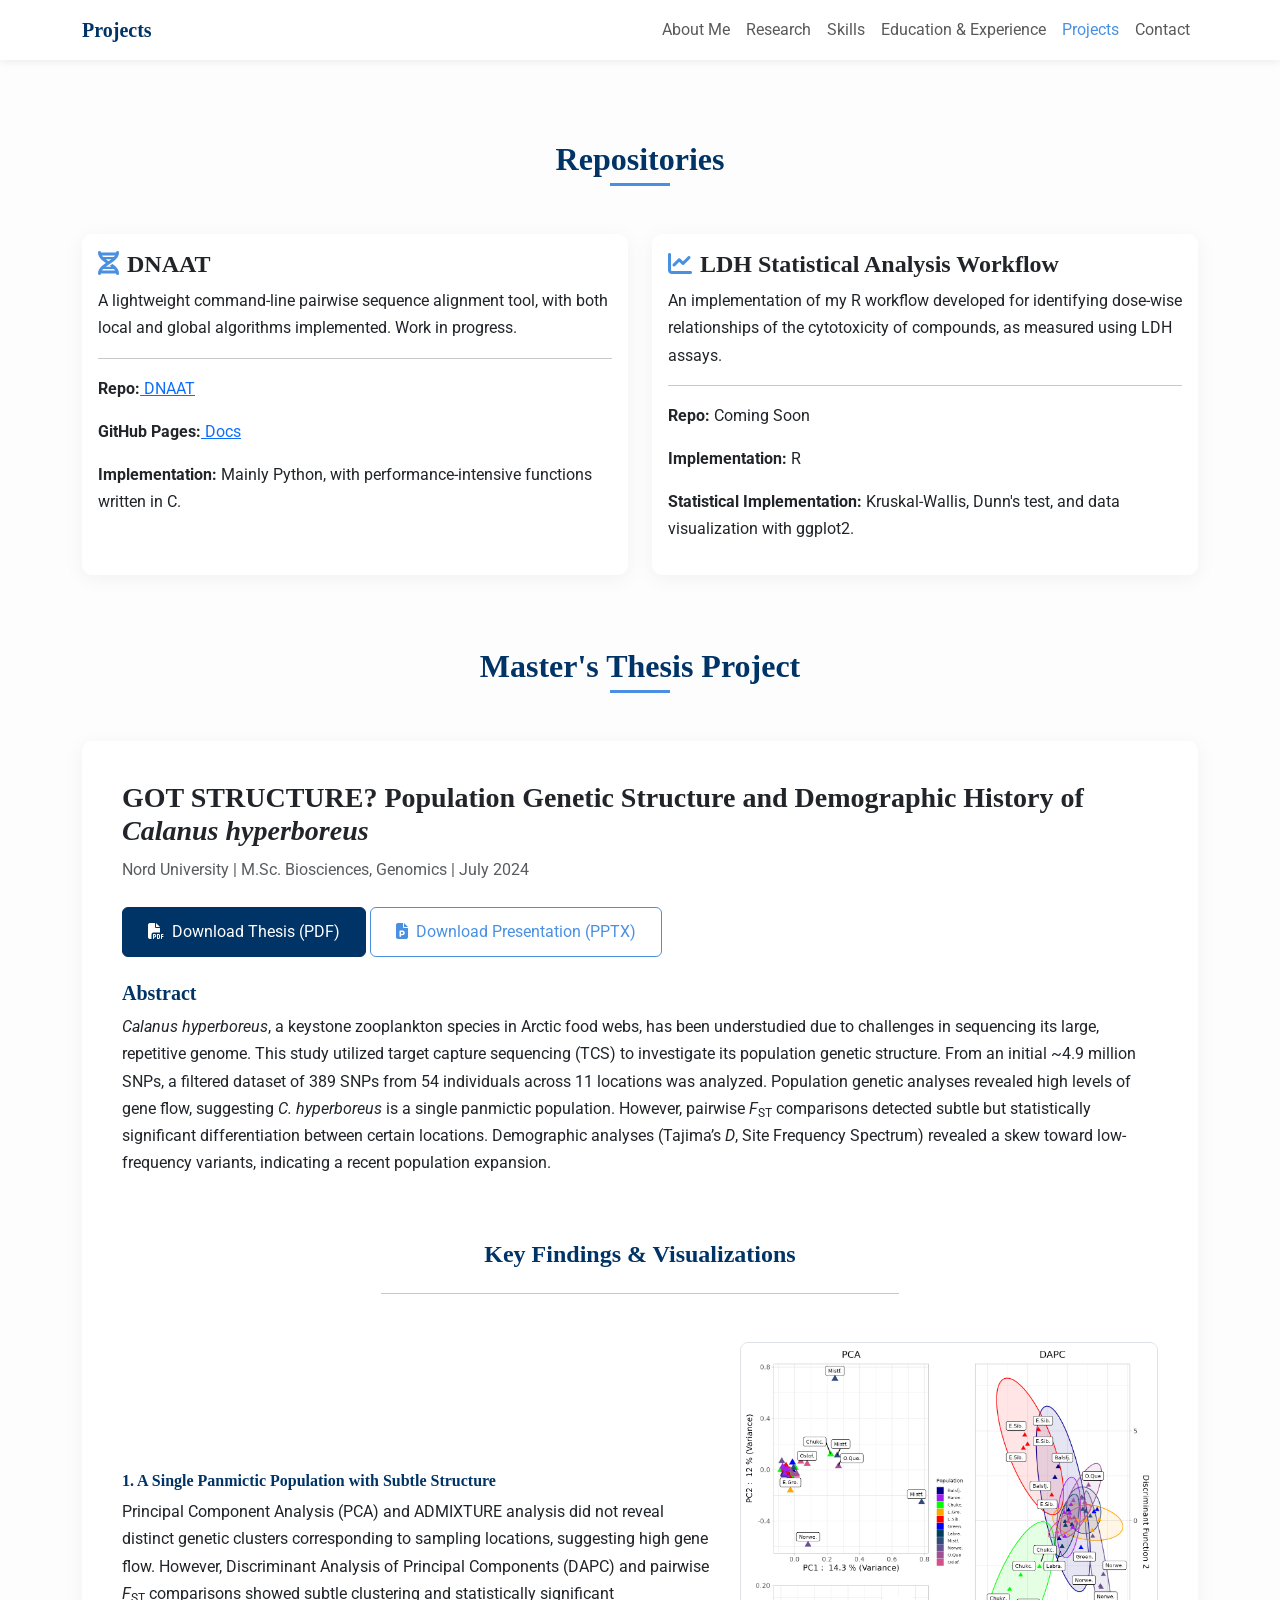
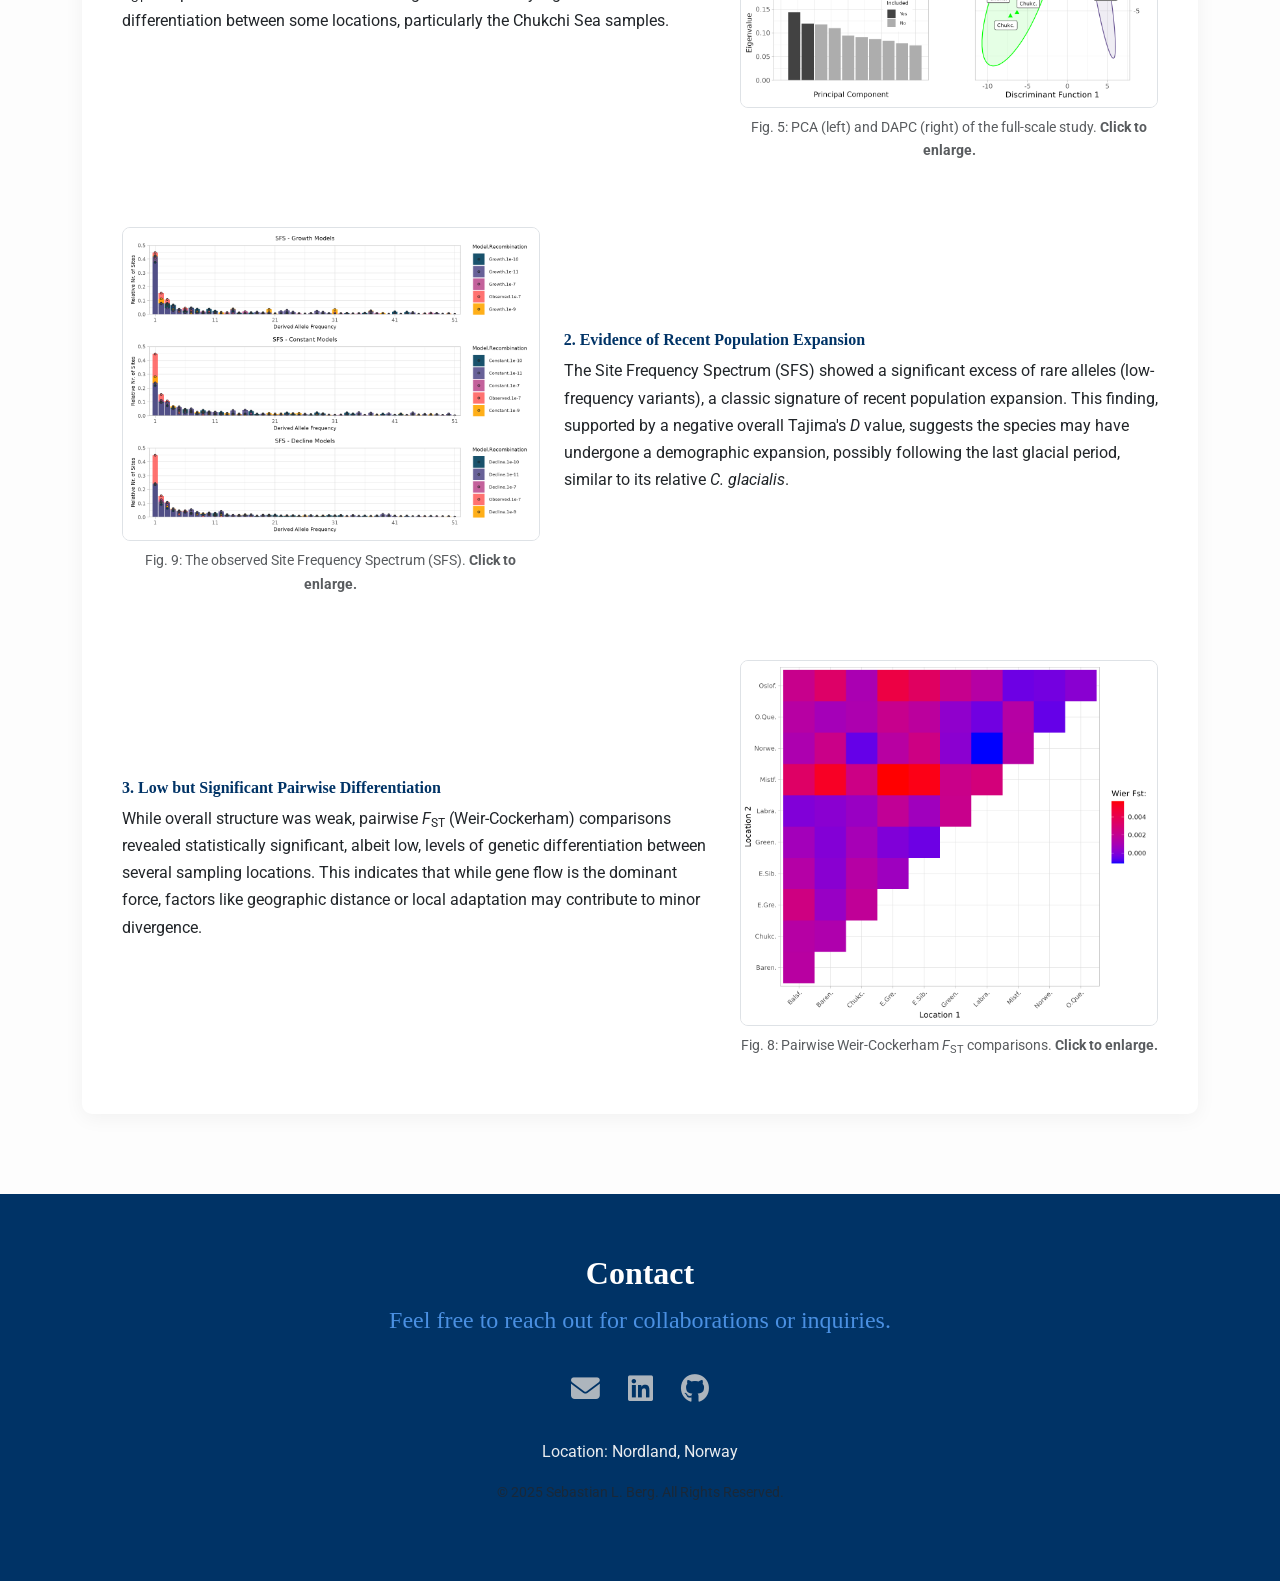
==== commit ddafd904: "Revamped the master project section" ====
--- a/projects.html
+++ b/projects.html
@@ -54,15 +54,15 @@
         </div>
     </nav>
     <main>
-        <section id="skills">
+        <section id="projects">
             <div class="container">
-                <h2 class="section-title">Repositories & Projects</h2>
+                <h2 class="section-title">Repositories</h2>
                 <div class="row">
-                    <div class="col-lg-4 mb-4 d-flex align-items-stretch">
+                    <div class="col-lg-6 mb-4 d-flex align-items-stretch">
                         <div class="card skill-card w-100">
                             <div class="card-body">
-                                <h4 class="card-title text-center"><i class="fas fa-dna me-2"></i>DNAAT</h4>
-                                <p class="text-center">
+                                <h4 class="card-title"><i class="fas fa-dna me-2"></i>DNAAT</h4>
+                                <p>
                                     A lightweight command-line pairwise sequence alignment tool, with both local and
                                     global algorithms implemented. Work in progress.
                                 </p>
@@ -76,12 +76,12 @@
                         </div>
                     </div>
 
-                    <div class="col-lg-4 mb-4 d-flex align-items-stretch">
+                    <div class="col-lg-6 mb-4 d-flex align-items-stretch">
                         <div class="card skill-card w-100">
                             <div class="card-body">
-                                <h4 class="card-title text-center"><i class="fas fa-chart-line me-2"></i>LDH Statistical
+                                <h4 class="card-title"><i class="fas fa-chart-line me-2"></i>LDH Statistical
                                     Analysis Workflow</h4>
-                                <p class="text-center">
+                                <p>
                                     An implementation of my R workflow developed for
                                     identifying dose-wise relationships of the cytotoxicity of compounds, as measured
                                     using LDH assays.
@@ -93,21 +93,70 @@
                             </div>
                         </div>
                     </div>
-
-                    <div class="col-lg-4 mb-4 d-flex align-items-stretch">
-                        <div class="card skill-card w-100">
-                            <div class="card-body">
-                                <h4 class="card-title text-center"><i class="fas fa-water me-2"></i>Population Genomics of *Calanus hyperboreus*</h4>
-                                <p class="text-center">
-                                    My Master's thesis research, investigating the population genetic structure and demographic history of the keystone Arctic copepod, *Calanus hyperboreus*.
-                                </p>
-                                <hr>
-                                <p><strong>Publication:</strong> Master's Thesis</p>
-                                <p><strong>Skills:</strong> Population Genomics, Bioinformatics, R, GATK, VCFtools, PLINK2, ADMIXTURE</p>
-                                <p><a href="assets/Sebastian_Berg_Thesis.pdf" class="btn btn-outline-secondary btn-sm mt-2">View Thesis (PDF)</a></p>
-                            </div>
-                        </div>
-                    </div>
+                </div>
+
+                <h2 class="section-title mt-5">Master's Thesis Project</h2>
+                <div class="card research-card">
+                    <div class="row">
+                        <div class="col-lg-12">
+                            <h3 class="card-title">GOT STRUCTURE? Population Genetic Structure and Demographic History of <i>Calanus hyperboreus</i></h3>
+                            <p class="text-muted">Nord University | M.Sc. Biosciences, Genomics | July 2024</p>
+                  <div class="my-4">
+        <a href="assets/Sebastian_Berg_Thesis.pdf" class="btn btn-primary" download>
+            <i class="fas fa-file-pdf me-2"></i>Download Thesis (PDF)
+        </a>
+        <a href="assets/Sebastian_Berg_Presentation.pptx" class="btn btn-outline-secondary" download>
+            <i class="fas fa-file-powerpoint me-2"></i>Download Presentation (PPTX)
+        </a>
+    </div>
+                            <h5 class="mt-3">Abstract</h5>
+                            <p>
+                                <i>Calanus hyperboreus</i>, a keystone zooplankton species in Arctic food webs, has been understudied due to challenges in sequencing its large, repetitive genome. This study utilized target capture sequencing (TCS) to investigate its population genetic structure. From an initial ~4.9 million SNPs, a filtered dataset of 389 SNPs from 54 individuals across 11 locations was analyzed. Population genetic analyses revealed high levels of gene flow, suggesting <i>C. hyperboreus</i> is a single panmictic population. However, pairwise <i>F</i><sub>ST</sub> comparisons detected subtle but statistically significant differentiation between certain locations. Demographic analyses (Tajima’s <i>D</i>, Site Frequency Spectrum) revealed a skew toward low-frequency variants, indicating a recent population expansion.
+                            </p>
+                        </div>
+                    </div>
+
+                    <h4 class="mt-5 text-center">Key Findings & Visualizations</h4>
+                    <hr class="w-50 mx-auto mb-5">
+
+                    <div class="row align-items-center mb-5">
+                        <div class="col-md-7">
+                            <h6>1. A Single Panmictic Population with Subtle Structure</h6>
+                            <p>Principal Component Analysis (PCA) and ADMIXTURE analysis did not reveal distinct genetic clusters corresponding to sampling locations, suggesting high gene flow. However, Discriminant Analysis of Principal Components (DAPC) and pairwise <i>F</i><sub>ST</sub> comparisons showed subtle clustering and statistically significant differentiation between some locations, particularly the Chukchi Sea samples.</p>
+                        </div>
+                        <div class="col-md-5">
+                            <a href="#" data-bs-toggle="modal" data-bs-target="#fig5Modal">
+                                <img src="assets/figure5.png" alt="PCA and DAPC of C. hyperboreus" class="research-figure">
+                            </a>
+                            <p class="text-muted small text-center mt-2">Fig. 5: PCA (left) and DAPC (right) of the full-scale study. <strong>Click to enlarge.</strong></p>
+                        </div>
+                    </div>
+
+                    <div class="row align-items-center mb-5 flex-row-reverse">
+                        <div class="col-md-7">
+                            <h6>2. Evidence of Recent Population Expansion</h6>
+                            <p>The Site Frequency Spectrum (SFS) showed a significant excess of rare alleles (low-frequency variants), a classic signature of recent population expansion. This finding, supported by a negative overall Tajima's <i>D</i> value, suggests the species may have undergone a demographic expansion, possibly following the last glacial period, similar to its relative <i>C. glacialis</i>.</p>
+                        </div>
+                        <div class="col-md-5">
+                             <a href="#" data-bs-toggle="modal" data-bs-target="#fig9Modal">
+                                <img src="assets/figure9.png" alt="Site Frequency Spectrum of C. hyperboreus" class="research-figure">
+                            </a>
+                            <p class="text-muted small text-center mt-2">Fig. 9: The observed Site Frequency Spectrum (SFS). <strong>Click to enlarge.</strong></p>
+                        </div>
+                    </div>
+                    
+                     <div class="row align-items-center">
+                        <div class="col-md-7">
+                            <h6>3. Low but Significant Pairwise Differentiation</h6>
+                            <p>While overall structure was weak, pairwise <i>F</i><sub>ST</sub> (Weir-Cockerham) comparisons revealed statistically significant, albeit low, levels of genetic differentiation between several sampling locations. This indicates that while gene flow is the dominant force, factors like geographic distance or local adaptation may contribute to minor divergence.</p>
+                        </div>
+                       <div class="col-md-5">
+                            <a href="#" data-bs-toggle="modal" data-bs-target="#fig8Modal">
+                                <img src="assets/figure8.png" alt="Pairwise Fst heatmap" class="research-figure">
+                            </a>
+                            <p class="text-muted small text-center mt-2">Fig. 8: Pairwise Weir-Cockerham <i>F</i><sub>ST</sub> comparisons. <strong>Click to enlarge.</strong></p>
+                        </div>
+                   </div>
                 </div>
             </div>
         </section>
@@ -129,6 +178,48 @@
         </div>
     </footer>
 
+    <div class="modal fade" id="fig5Modal" tabindex="-1" aria-labelledby="fig5ModalLabel" aria-hidden="true">
+      <div class="modal-dialog modal-xl">
+        <div class="modal-content">
+           <div class="modal-header">
+                <h5 class="modal-title" id="fig5ModalLabel">Fig. 5: PCA and DAPC</h5>
+                <button type="button" class="btn-close" data-bs-dismiss="modal" aria-label="Close"></button>
+            </div>
+          <div class="modal-body text-center">
+            <img src="assets/figure5.png" class="img-fluid" alt="Enlarged view of PCA and DAPC of C. hyperboreus">
+          </div>
+        </div>
+      </div>
+    </div>
+    
+    <div class="modal fade" id="fig9Modal" tabindex="-1" aria-labelledby="fig9ModalLabel" aria-hidden="true">
+      <div class="modal-dialog modal-xl">
+        <div class="modal-content">
+           <div class="modal-header">
+                <h5 class="modal-title" id="fig9ModalLabel">Fig. 9: Site Frequency Spectrum</h5>
+                <button type="button" class="btn-close" data-bs-dismiss="modal" aria-label="Close"></button>
+            </div>
+          <div class="modal-body text-center">
+            <img src="assets/figure9.png" class="img-fluid" alt="Enlarged view of the Site Frequency Spectrum of C. hyperboreus">
+          </div>
+        </div>
+      </div>
+    </div>
+    
+    <div class="modal fade" id="fig8Modal" tabindex="-1" aria-labelledby="fig8ModalLabel" aria-hidden="true">
+      <div class="modal-dialog modal-xl">
+        <div class="modal-content">
+           <div class="modal-header">
+                <h5 class="modal-title" id="fig8ModalLabel">Fig. 8: Pairwise Fst Heatmap</h5>
+                <button type="button" class="btn-close" data-bs-dismiss="modal" aria-label="Close"></button>
+            </div>
+          <div class="modal-body text-center">
+            <img src="assets/figure8.png" class="img-fluid" alt="Enlarged view of the Pairwise Fst heatmap">
+          </div>
+        </div>
+      </div>
+    </div>
+
     <script src="https://cdn.jsdelivr.net/npm/bootstrap@5.3.3/dist/js/bootstrap.bundle.min.js"></script>
 </body>
 
--- a/styles.css
+++ b/styles.css
@@ -167,9 +167,18 @@
     box-shadow: 0 8px 30px rgba(0,0,0,0.08);
 }
 
+.skill-card .card-title {
+    text-align: left; /* Aligns the main card titles to the left */
+}
+
 .skill-card .card-title i {
     color: var(--secondary-color);
 }
+
+.skill-card .card-body p {
+    text-align: left; /* Aligns paragraph text to the left */
+}
+
 
 /* --- Education & Experience Section --- */
 .timeline {
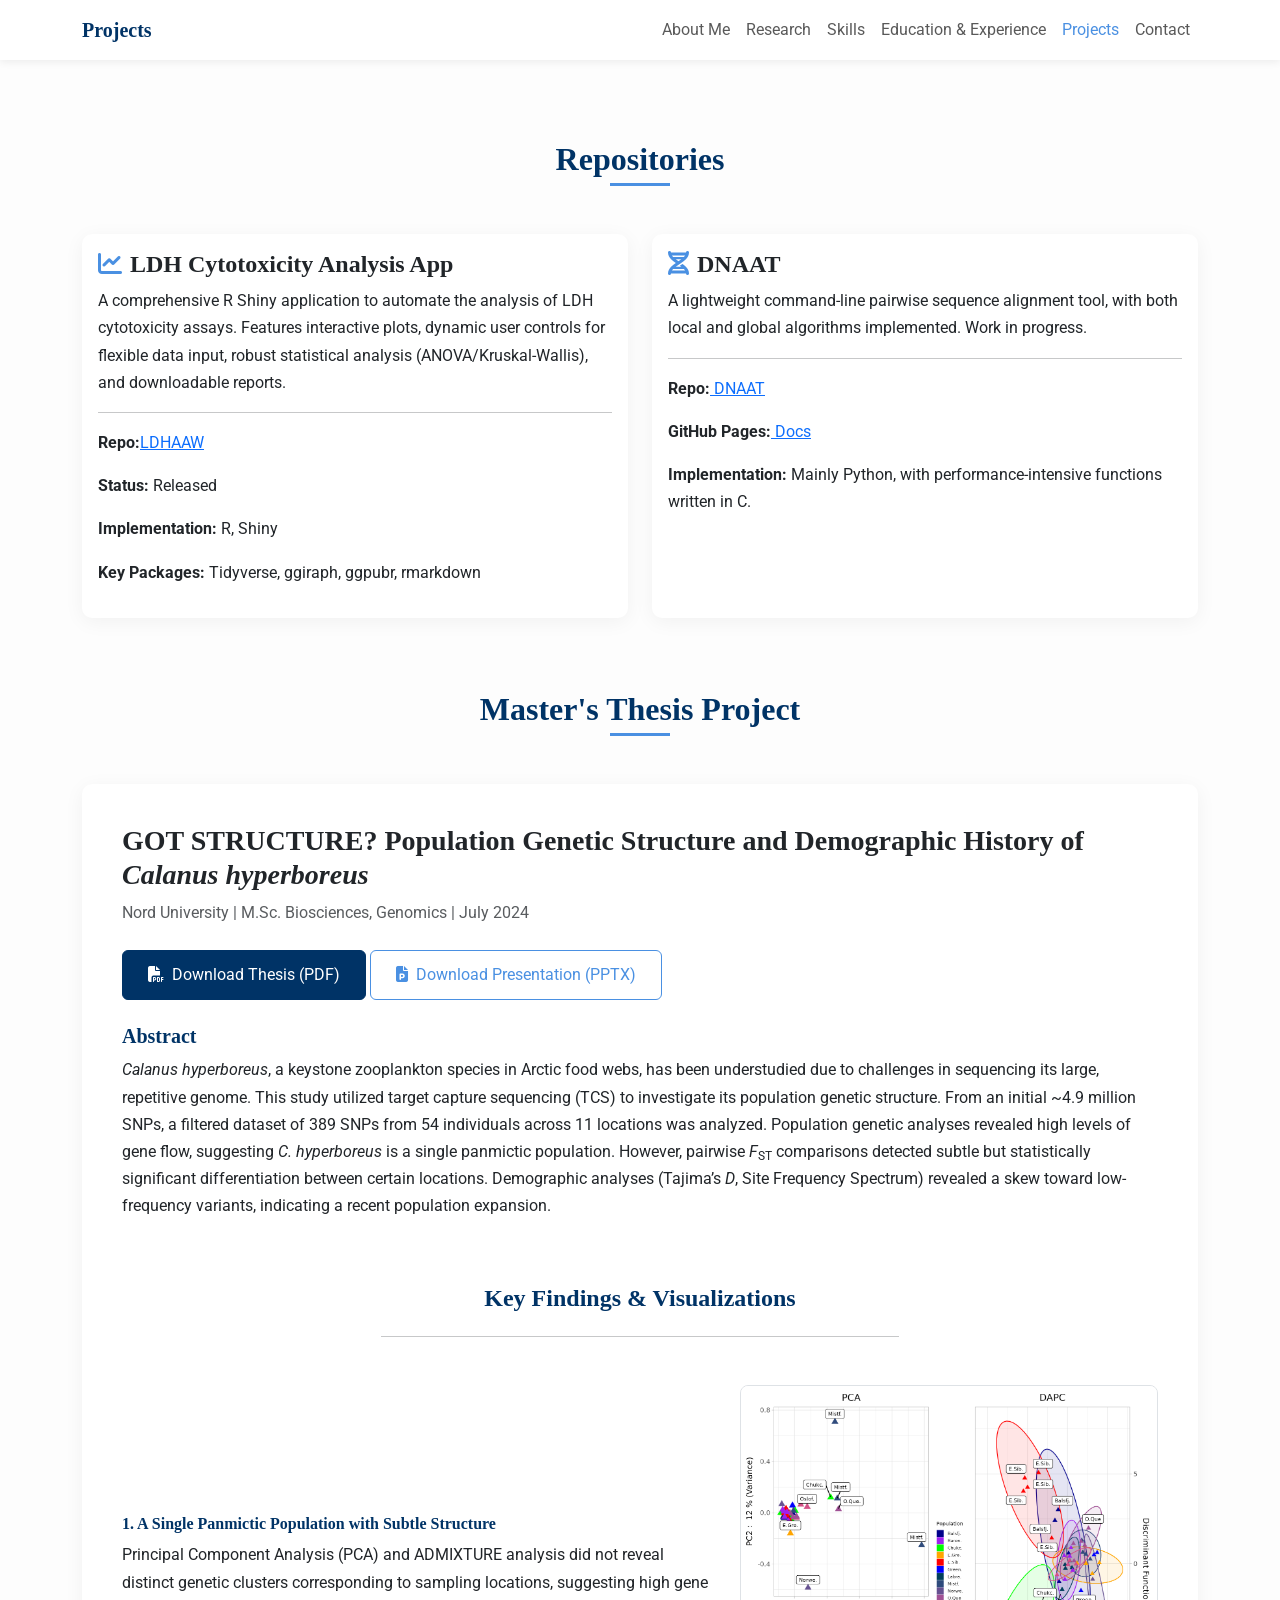
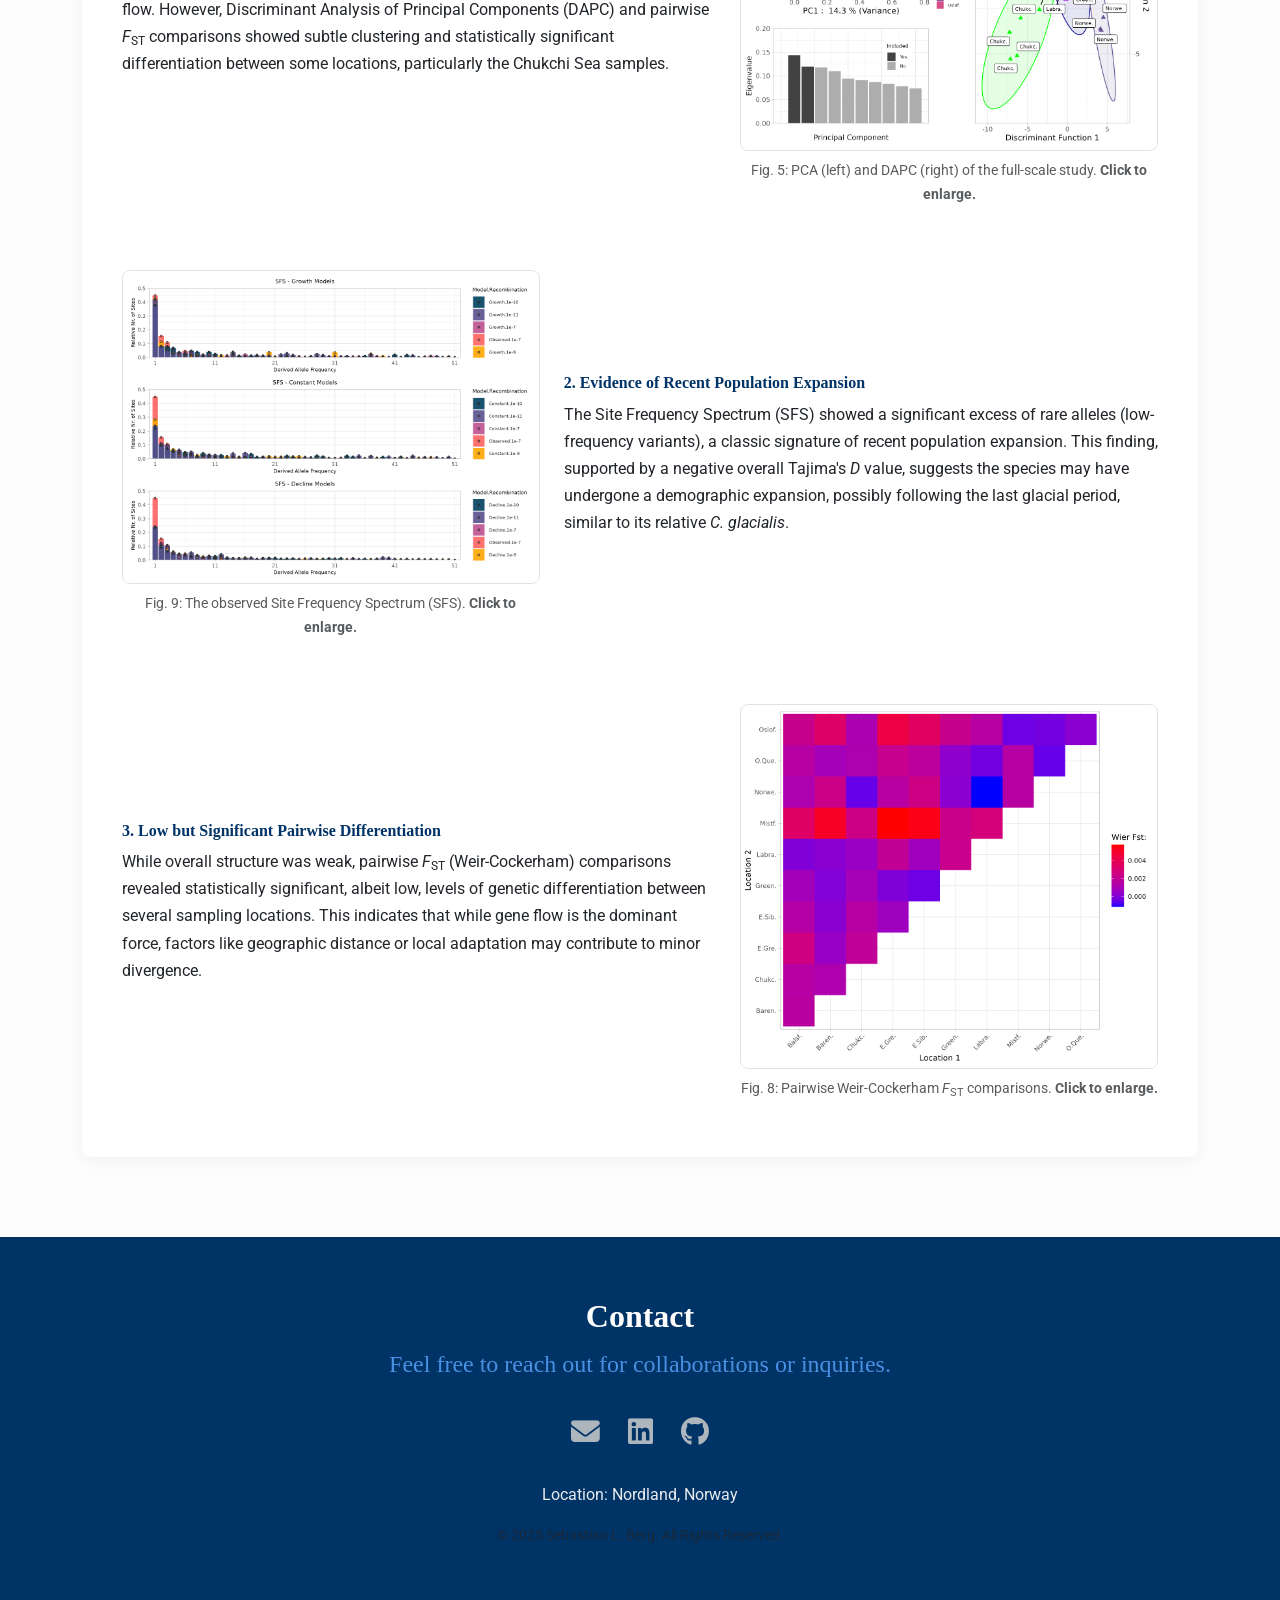
==== commit 0c47be41: "Update projects.html" ====
--- a/projects.html
+++ b/projects.html
@@ -58,6 +58,22 @@
             <div class="container">
                 <h2 class="section-title">Repositories</h2>
                 <div class="row">
+                    <div class="col-lg-6 mb-4 d-flex align-items-stretch">
+                        <div class="card skill-card w-100">
+                            <div class="card-body">
+                                <h4 class="card-title"><i class="fas fa-chart-line me-2"></i>LDH Cytotoxicity Analysis App</h4>
+                                <p>
+                                    A comprehensive R Shiny application to automate the analysis of LDH cytotoxicity assays. Features interactive plots, dynamic user controls for flexible data input, robust statistical analysis (ANOVA/Kruskal-Wallis), and downloadable reports.
+                                </p>
+                                <hr>
+                                <p><strong>Repo:</strong><a href="https://github.com/no1berg/LDH-assay-analysis-workflow/">LDHAAW</a></p>
+                                <p><strong>Status:</strong> Released</p>
+                                <p><strong>Implementation:</strong> R, Shiny</p>
+                                <p><strong>Key Packages:</strong> Tidyverse, ggiraph, ggpubr, rmarkdown</p>
+                            </div>
+                        </div>
+                    </div>
+
                     <div class="col-lg-6 mb-4 d-flex align-items-stretch">
                         <div class="card skill-card w-100">
                             <div class="card-body">
@@ -75,24 +91,6 @@
                             </div>
                         </div>
                     </div>
-
-                    <div class="col-lg-6 mb-4 d-flex align-items-stretch">
-                        <div class="card skill-card w-100">
-                            <div class="card-body">
-                                <h4 class="card-title"><i class="fas fa-chart-line me-2"></i>LDH Statistical
-                                    Analysis Workflow</h4>
-                                <p>
-                                    An implementation of my R workflow developed for
-                                    identifying dose-wise relationships of the cytotoxicity of compounds, as measured
-                                    using LDH assays.
-                                </p>
-                                <hr>
-                                <p><strong>Repo:</strong> Coming Soon</p>
-                                <p><strong>Implementation:</strong> R</p>
-                                <p><strong>Statistical Implementation:</strong> Kruskal-Wallis, Dunn's test, and data visualization with ggplot2.</p>
-                            </div>
-                        </div>
-                    </div>
                 </div>
 
                 <h2 class="section-title mt-5">Master's Thesis Project</h2>
@@ -101,14 +99,14 @@
                         <div class="col-lg-12">
                             <h3 class="card-title">GOT STRUCTURE? Population Genetic Structure and Demographic History of <i>Calanus hyperboreus</i></h3>
                             <p class="text-muted">Nord University | M.Sc. Biosciences, Genomics | July 2024</p>
-                  <div class="my-4">
-        <a href="assets/Sebastian_Berg_Thesis.pdf" class="btn btn-primary" download>
-            <i class="fas fa-file-pdf me-2"></i>Download Thesis (PDF)
-        </a>
-        <a href="assets/Sebastian_Berg_Presentation.pptx" class="btn btn-outline-secondary" download>
-            <i class="fas fa-file-powerpoint me-2"></i>Download Presentation (PPTX)
-        </a>
-    </div>
+                            <div class="my-4">
+                                <a href="assets/Sebastian_Berg_Thesis.pdf" class="btn btn-primary" download>
+                                    <i class="fas fa-file-pdf me-2"></i>Download Thesis (PDF)
+                                </a>
+                                <a href="assets/Sebastian_Berg_Presentation.pptx" class="btn btn-outline-secondary" download>
+                                    <i class="fas fa-file-powerpoint me-2"></i>Download Presentation (PPTX)
+                                </a>
+                            </div>
                             <h5 class="mt-3">Abstract</h5>
                             <p>
                                 <i>Calanus hyperboreus</i>, a keystone zooplankton species in Arctic food webs, has been understudied due to challenges in sequencing its large, repetitive genome. This study utilized target capture sequencing (TCS) to investigate its population genetic structure. From an initial ~4.9 million SNPs, a filtered dataset of 389 SNPs from 54 individuals across 11 locations was analyzed. Population genetic analyses revealed high levels of gene flow, suggesting <i>C. hyperboreus</i> is a single panmictic population. However, pairwise <i>F</i><sub>ST</sub> comparisons detected subtle but statistically significant differentiation between certain locations. Demographic analyses (Tajima’s <i>D</i>, Site Frequency Spectrum) revealed a skew toward low-frequency variants, indicating a recent population expansion.
@@ -145,20 +143,20 @@
                         </div>
                     </div>
                     
-                     <div class="row align-items-center">
-                        <div class="col-md-7">
-                            <h6>3. Low but Significant Pairwise Differentiation</h6>
-                            <p>While overall structure was weak, pairwise <i>F</i><sub>ST</sub> (Weir-Cockerham) comparisons revealed statistically significant, albeit low, levels of genetic differentiation between several sampling locations. This indicates that while gene flow is the dominant force, factors like geographic distance or local adaptation may contribute to minor divergence.</p>
-                        </div>
-                       <div class="col-md-5">
-                            <a href="#" data-bs-toggle="modal" data-bs-target="#fig8Modal">
-                                <img src="assets/figure8.png" alt="Pairwise Fst heatmap" class="research-figure">
-                            </a>
-                            <p class="text-muted small text-center mt-2">Fig. 8: Pairwise Weir-Cockerham <i>F</i><sub>ST</sub> comparisons. <strong>Click to enlarge.</strong></p>
-                        </div>
-                   </div>
+                         <div class="row align-items-center">
+                            <div class="col-md-7">
+                                <h6>3. Low but Significant Pairwise Differentiation</h6>
+                                <p>While overall structure was weak, pairwise <i>F</i><sub>ST</sub> (Weir-Cockerham) comparisons revealed statistically significant, albeit low, levels of genetic differentiation between several sampling locations. This indicates that while gene flow is the dominant force, factors like geographic distance or local adaptation may contribute to minor divergence.</p>
+                            </div>
+                           <div class="col-md-5">
+                                <a href="#" data-bs-toggle="modal" data-bs-target="#fig8Modal">
+                                    <img src="assets/figure8.png" alt="Pairwise Fst heatmap" class="research-figure">
+                                </a>
+                                <p class="text-muted small text-center mt-2">Fig. 8: Pairwise Weir-Cockerham <i>F</i><sub>ST</sub> comparisons. <strong>Click to enlarge.</strong></p>
+                            </div>
+                        </div>
+                    </div>
                 </div>
-            </div>
         </section>
 
     </main>
@@ -167,7 +165,7 @@
             <h2>Contact</h2>
             <p class="lead">Feel free to reach out for collaborations or inquiries.</p>
             <div class="mt-4 social-icons">
-                <a href="mailto:nolsebastian@gmail.com" class="me-4"><i class="fas fa-envelope"></i></a>
+                <a href="mailto:no1sebastian@gmail.com" class="me-4"><i class="fas fa-envelope"></i></a>
                 <a href="https://www.linkedin.com/in/berg-sebastian/" class="me-4"><i class="fab fa-linkedin"></i></a>
                 <a href="https://github.com/no1berg" class=""><i class="fab fa-github"></i></a>
             </div>
@@ -223,4 +221,4 @@
     <script src="https://cdn.jsdelivr.net/npm/bootstrap@5.3.3/dist/js/bootstrap.bundle.min.js"></script>
 </body>
 
-</html>+</html>
